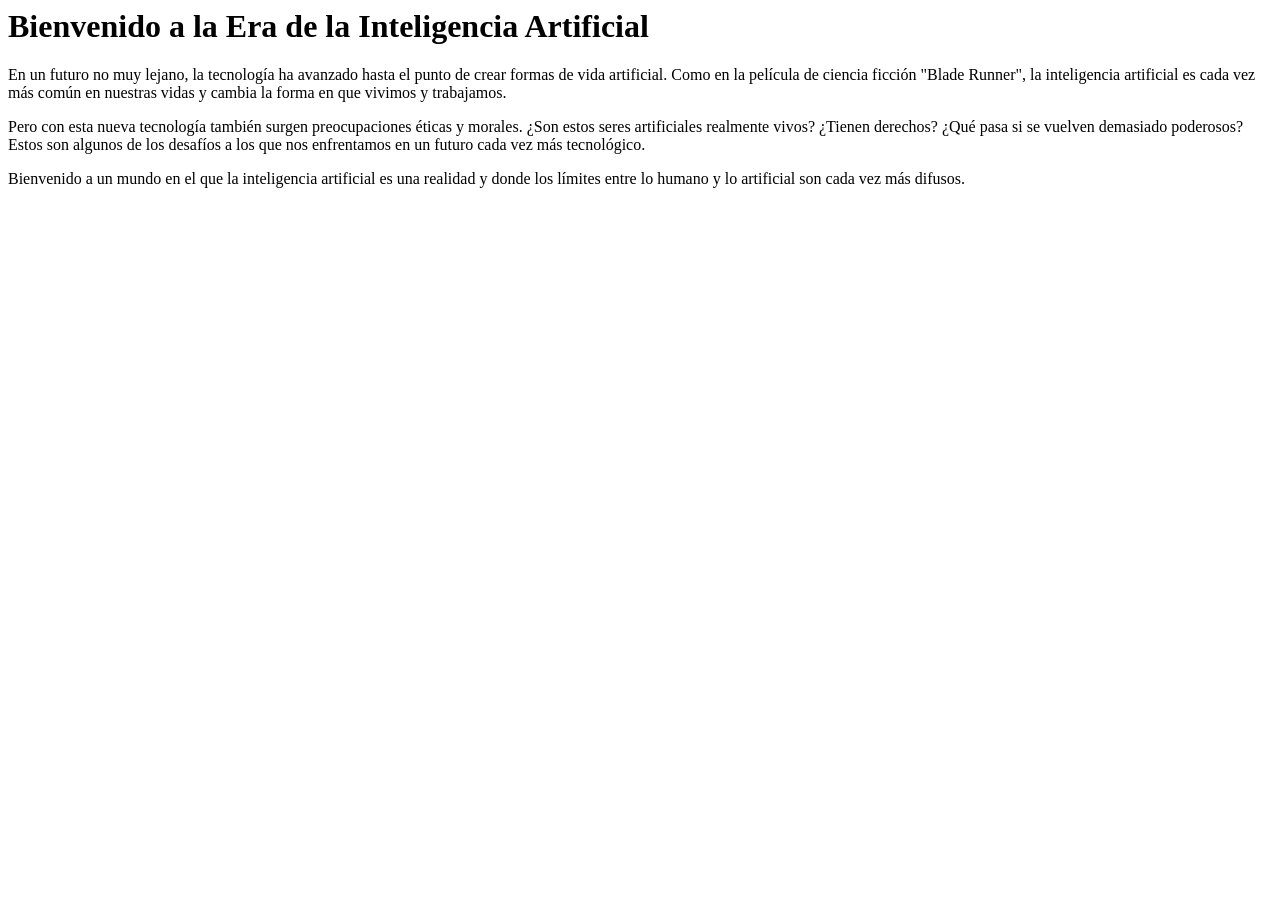
==== index.html @ 6845f2a0 "Create index.html" ====
<html>
  <head>
    <title>Bienvenido a la Era de la Inteligencia Artificial</title>
  </head>
  <body>
    <header>
      <h1>Bienvenido a la Era de la Inteligencia Artificial</h1>
    </header>
    <main>
      <p>En un futuro no muy lejano, la tecnología ha avanzado hasta el punto de crear formas de vida artificial. Como en la película de ciencia ficción "Blade Runner", la inteligencia artificial es cada vez más común en nuestras vidas y cambia la forma en que vivimos y trabajamos. </p>
      <p>Pero con esta nueva tecnología también surgen preocupaciones éticas y morales. ¿Son estos seres artificiales realmente vivos? ¿Tienen derechos? ¿Qué pasa si se vuelven demasiado poderosos? Estos son algunos de los desafíos a los que nos enfrentamos en un futuro cada vez más tecnológico.</p>
      <p>Bienvenido a un mundo en el que la inteligencia artificial es una realidad y donde los límites entre lo humano y lo artificial son cada vez más difusos.</p>
    </main>
  </body>
</html>
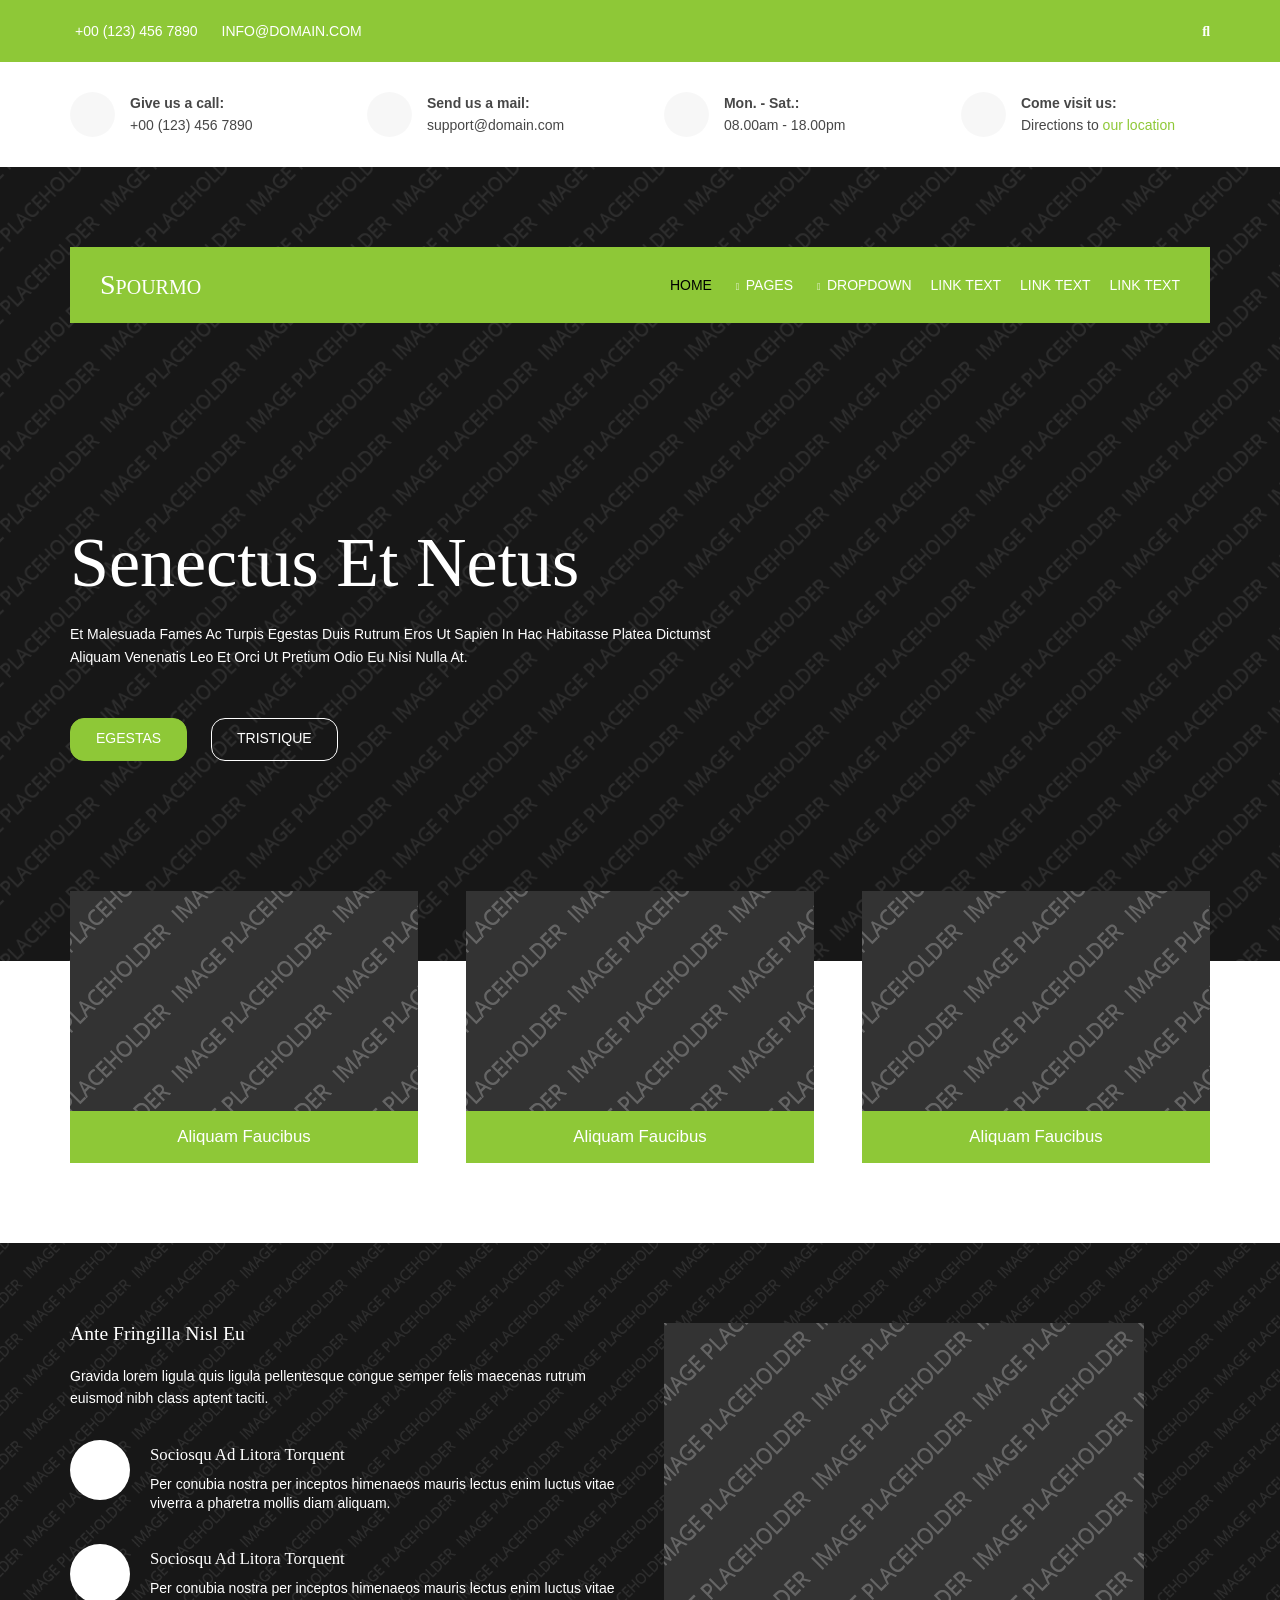
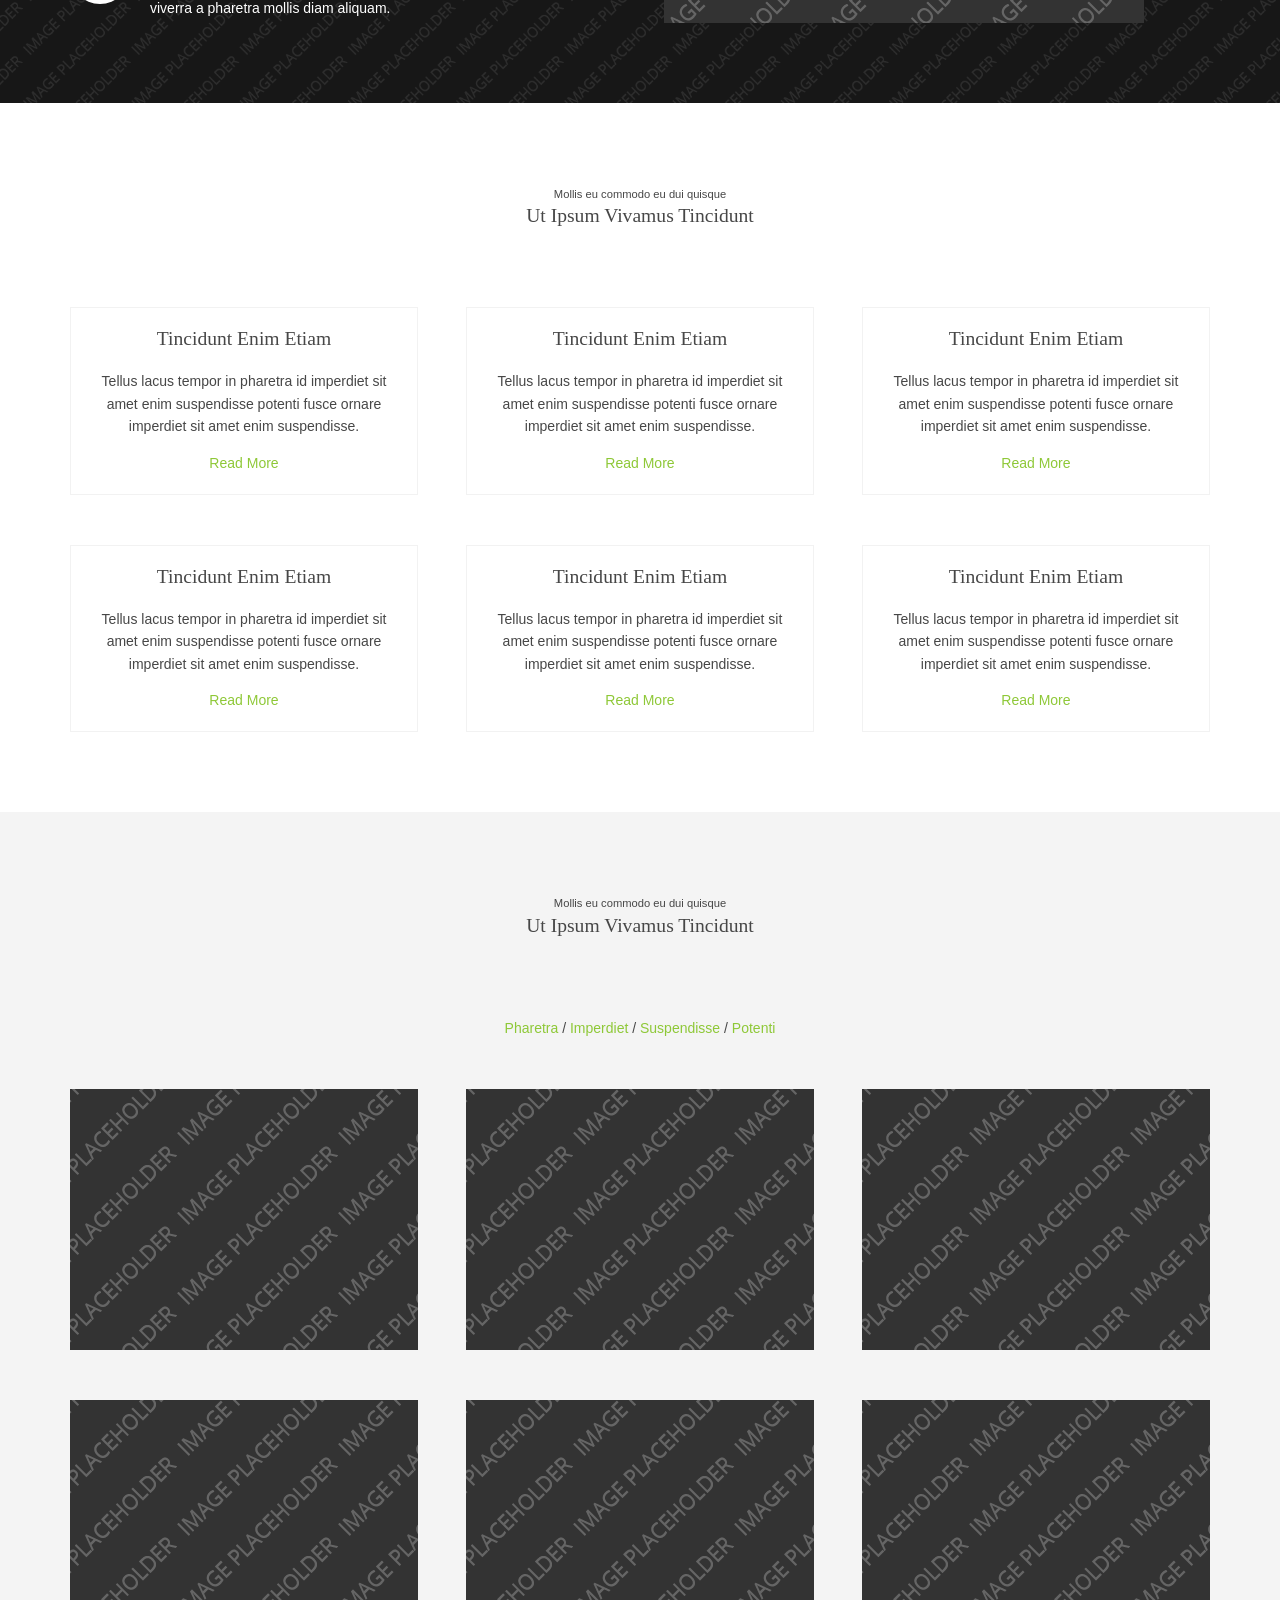
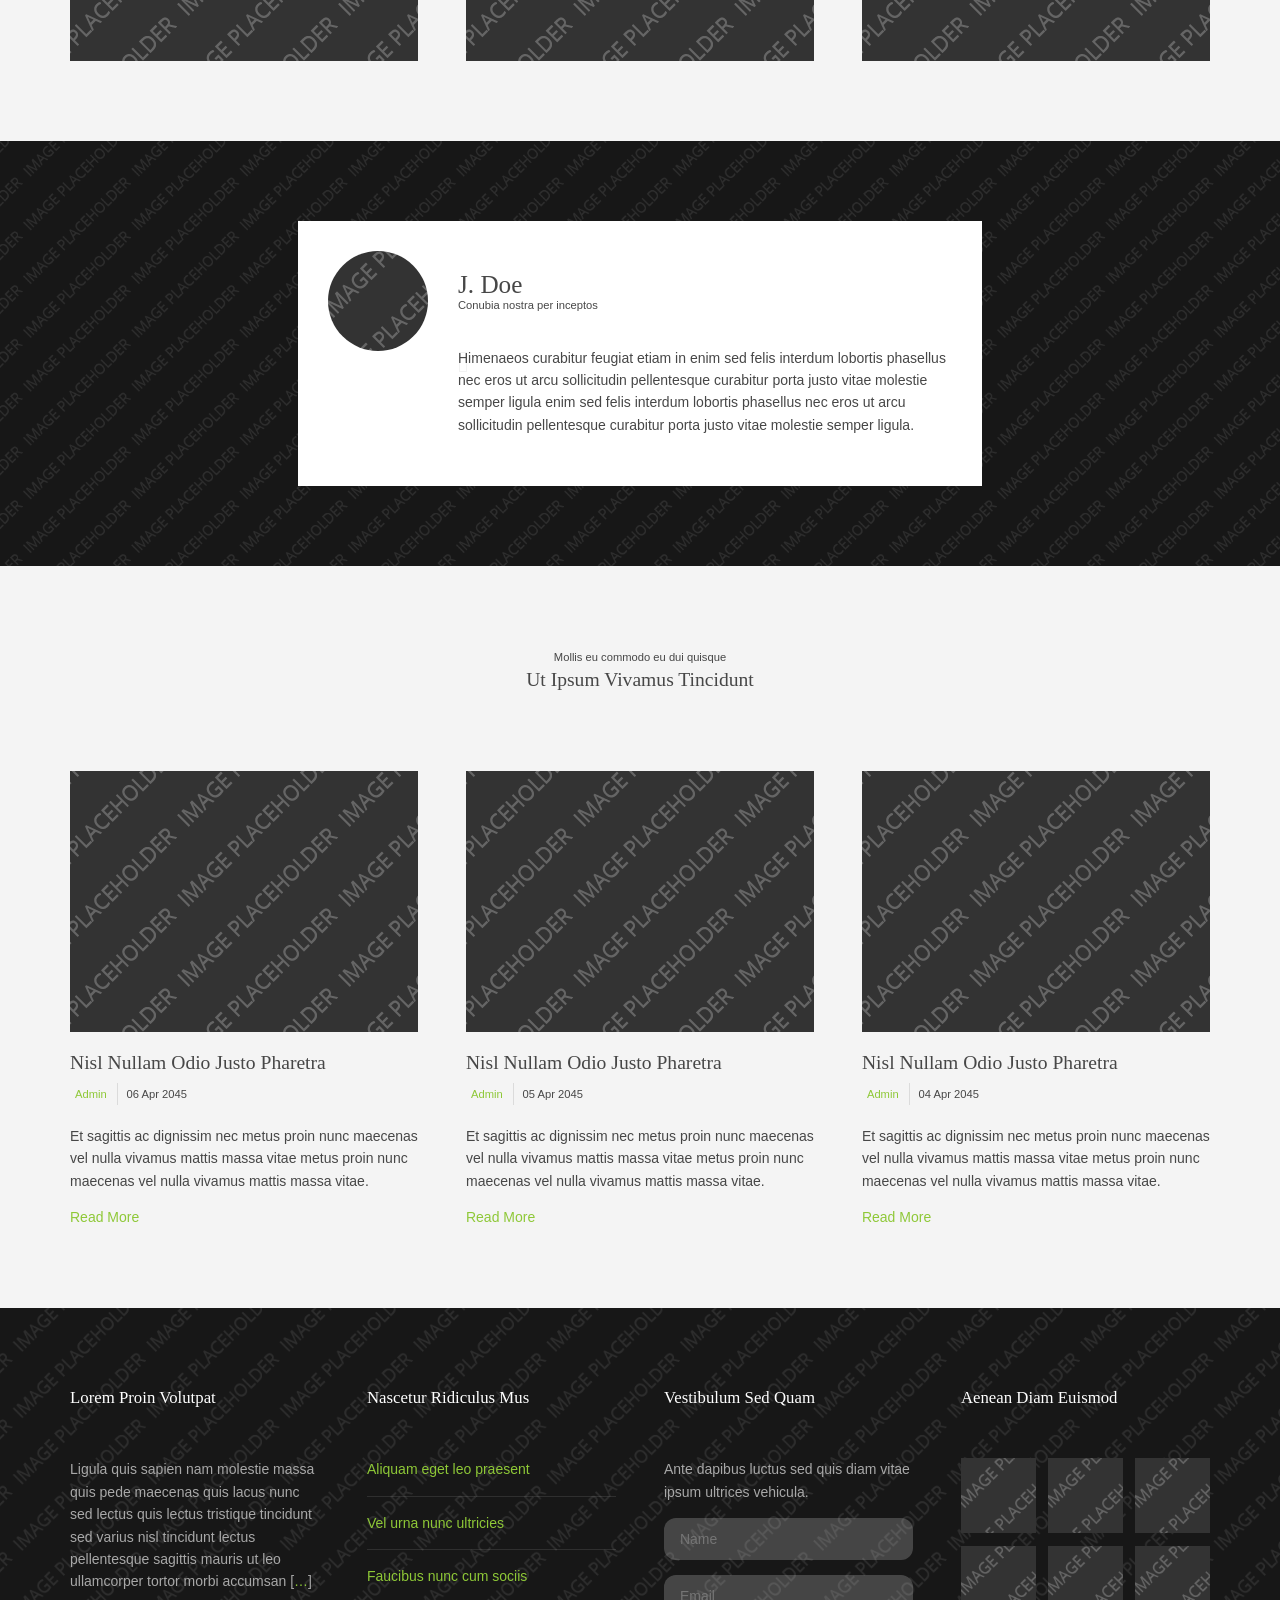
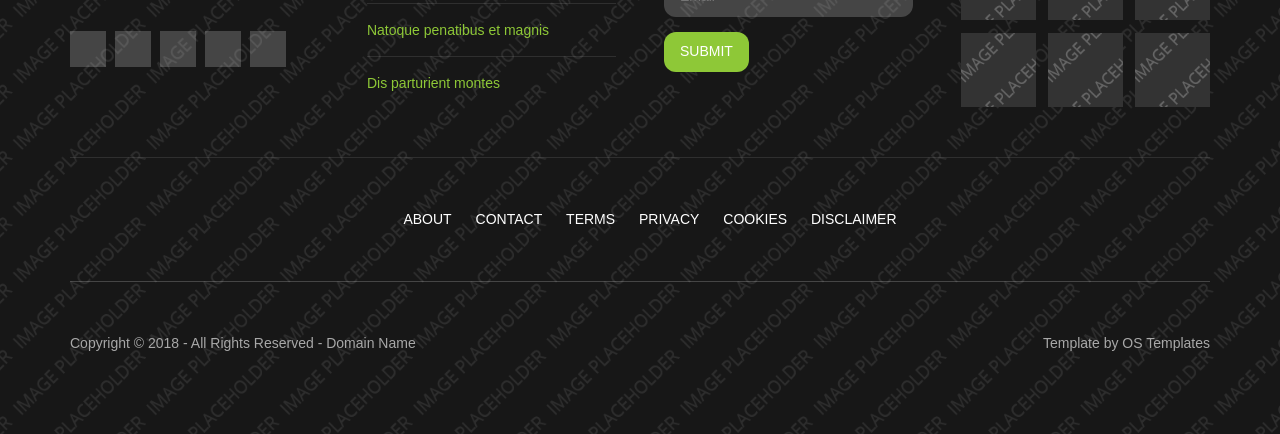
==== commit 84925657: "prueba prueba" ====
--- a/index.html
+++ b/index.html
@@ -1,15 +1,459 @@
-<html>
-  <head>
-    <title>Bienvenido a la Era de la Inteligencia Artificial</title>
-  </head>
-  <body>
-    <header>
-      <h1>Bienvenido a la Era de la Inteligencia Artificial</h1>
-    </header>
-    <main>
-      <p>En un futuro no muy lejano, la tecnología ha avanzado hasta el punto de crear formas de vida artificial. Como en la película de ciencia ficción "Blade Runner", la inteligencia artificial es cada vez más común en nuestras vidas y cambia la forma en que vivimos y trabajamos. </p>
-      <p>Pero con esta nueva tecnología también surgen preocupaciones éticas y morales. ¿Son estos seres artificiales realmente vivos? ¿Tienen derechos? ¿Qué pasa si se vuelven demasiado poderosos? Estos son algunos de los desafíos a los que nos enfrentamos en un futuro cada vez más tecnológico.</p>
-      <p>Bienvenido a un mundo en el que la inteligencia artificial es una realidad y donde los límites entre lo humano y lo artificial son cada vez más difusos.</p>
-    </main>
-  </body>
-</html>
+<!DOCTYPE html>
+<!--
+Template Name: Spourmo
+Author: <a href="https://www.os-templates.com/">OS Templates</a>
+Author URI: https://www.os-templates.com/
+Copyright: OS-Templates.com
+Licence: Free to use under our free template licence terms
+Licence URI: https://www.os-templates.com/template-terms
+-->
+<html lang="">
+<!-- To declare your language - read more here: https://www.w3.org/International/questions/qa-html-language-declarations -->
+<head>
+<title>Spourmo</title>
+<meta charset="utf-8">
+<meta name="viewport" content="width=device-width, initial-scale=1.0, maximum-scale=1.0, user-scalable=no">
+<link href="layout/styles/layout.css" rel="stylesheet" type="text/css" media="all">
+</head>
+<body id="top">
+<!-- ################################################################################################ -->
+<!-- ################################################################################################ -->
+<!-- ################################################################################################ -->
+<div class="wrapper row0">
+  <div id="topbar" class="hoc clear"> 
+    <!-- ################################################################################################ -->
+    <div class="fl_left">
+      <ul class="nospace">
+        <li><i class="fas fa-mobile-alt rgtspace-5"></i> +00 (123) 456 7890</li>
+        <li><i class="far fa-envelope rgtspace-5"></i> info@domain.com</li>
+      </ul>
+    </div>
+    <div class="fl_right">
+      <ul class="nospace">
+        <li><a href="#"><i class="fas fa-home"></i></a></li>
+        <li><a href="#" title="Help Centre"><i class="far fa-life-ring"></i></a></li>
+        <li><a href="#" title="Login"><i class="fas fa-sign-in-alt"></i></a></li>
+        <li><a href="#" title="Sign Up"><i class="fas fa-edit"></i></a></li>
+        <li id="searchform">
+          <div>
+            <form action="#" method="post">
+              <fieldset>
+                <legend>Quick Search:</legend>
+                <input type="text" placeholder="Enter search term&hellip;">
+                <button type="submit"><i class="fas fa-search"></i></button>
+              </fieldset>
+            </form>
+          </div>
+        </li>
+      </ul>
+    </div>
+    <!-- ################################################################################################ -->
+  </div>
+</div>
+<!-- ################################################################################################ -->
+<!-- ################################################################################################ -->
+<!-- ################################################################################################ -->
+<div class="wrapper row1">
+  <section id="ctdetails" class="hoc clear"> 
+    <!-- ################################################################################################ -->
+    <ul class="nospace clear">
+      <li class="one_quarter first">
+        <div class="block clear"><a href="#"><i class="fas fa-phone"></i></a> <span><strong>Give us a call:</strong> +00 (123) 456 7890</span></div>
+      </li>
+      <li class="one_quarter">
+        <div class="block clear"><a href="#"><i class="fas fa-envelope"></i></a> <span><strong>Send us a mail:</strong> support@domain.com</span></div>
+      </li>
+      <li class="one_quarter">
+        <div class="block clear"><a href="#"><i class="fas fa-clock"></i></a> <span><strong> Mon. - Sat.:</strong> 08.00am - 18.00pm</span></div>
+      </li>
+      <li class="one_quarter">
+        <div class="block clear"><a href="#"><i class="fas fa-map-marker-alt"></i></a> <span><strong>Come visit us:</strong> Directions to <a href="#">our location</a></span></div>
+      </li>
+    </ul>
+    <!-- ################################################################################################ -->
+  </section>
+</div>
+<!-- ################################################################################################ -->
+<!-- ################################################################################################ -->
+<!-- ################################################################################################ -->
+<!-- Top Background Image Wrapper -->
+<div class="bgded overlay padtop" style="background-image:url('images/demo/backgrounds/01.png');"> 
+  <!-- ################################################################################################ -->
+  <!-- ################################################################################################ -->
+  <!-- ################################################################################################ -->
+  <header id="header" class="hoc clear">
+    <div id="logo" class="fl_left"> 
+      <!-- ################################################################################################ -->
+      <h1><a href="index.html">Spourmo</a></h1>
+      <!-- ################################################################################################ -->
+    </div>
+    <nav id="mainav" class="fl_right"> 
+      <!-- ################################################################################################ -->
+      <ul class="clear">
+        <li class="active"><a href="index.html">Home</a></li>
+        <li><a class="drop" href="#">Pages</a>
+          <ul>
+            <li><a href="pages/gallery.html">Gallery</a></li>
+            <li><a href="pages/full-width.html">Full Width</a></li>
+            <li><a href="pages/sidebar-left.html">Sidebar Left</a></li>
+            <li><a href="pages/sidebar-right.html">Sidebar Right</a></li>
+            <li><a href="pages/basic-grid.html">Basic Grid</a></li>
+            <li><a href="pages/font-icons.html">Font Icons</a></li>
+          </ul>
+        </li>
+        <li><a class="drop" href="#">Dropdown</a>
+          <ul>
+            <li><a href="#">Level 2</a></li>
+            <li><a class="drop" href="#">Level 2 + Drop</a>
+              <ul>
+                <li><a href="#">Level 3</a></li>
+                <li><a href="#">Level 3</a></li>
+                <li><a href="#">Level 3</a></li>
+              </ul>
+            </li>
+            <li><a href="#">Level 2</a></li>
+          </ul>
+        </li>
+        <li><a href="#">Link Text</a></li>
+        <li><a href="#">Link Text</a></li>
+        <li><a href="#">Link Text</a></li>
+      </ul>
+      <!-- ################################################################################################ -->
+    </nav>
+  </header>
+  <!-- ################################################################################################ -->
+  <!-- ################################################################################################ -->
+  <!-- ################################################################################################ -->
+  <div id="pageintro" class="hoc clear"> 
+    <!-- ################################################################################################ -->
+    <article>
+      <h3 class="heading">Senectus et netus</h3>
+      <p>Et malesuada fames ac turpis egestas duis rutrum eros ut sapien in hac habitasse platea dictumst aliquam venenatis leo et orci ut pretium odio eu nisi nulla at.</p>
+      <footer>
+        <ul class="nospace inline pushright">
+          <li><a class="btn" href="#">Egestas</a></li>
+          <li><a class="btn inverse" href="#">Tristique</a></li>
+        </ul>
+      </footer>
+    </article>
+    <!-- ################################################################################################ -->
+  </div>
+  <!-- ################################################################################################ -->
+</div>
+<!-- End Top Background Image Wrapper -->
+<!-- ################################################################################################ -->
+<!-- ################################################################################################ -->
+<!-- ################################################################################################ -->
+<div class="wrapper row3">
+  <main class="hoc container clear"> 
+    <!-- main body -->
+    <!-- ################################################################################################ -->
+    <section id="introblocks">
+      <ul class="nospace group grid-3">
+        <li class="one_third">
+          <figure><a class="imgover" href="#"><img src="images/demo/348x220.png" alt=""></a>
+            <figcaption><a href="#">Aliquam faucibus</a></figcaption>
+          </figure>
+        </li>
+        <li class="one_third">
+          <figure><a class="imgover" href="#"><img src="images/demo/348x220.png" alt=""></a>
+            <figcaption><a href="#">Aliquam faucibus</a></figcaption>
+          </figure>
+        </li>
+        <li class="one_third">
+          <figure><a class="imgover" href="#"><img src="images/demo/348x220.png" alt=""></a>
+            <figcaption><a href="#">Aliquam faucibus</a></figcaption>
+          </figure>
+        </li>
+      </ul>
+    </section>
+    <!-- ################################################################################################ -->
+    <!-- / main body -->
+    <div class="clear"></div>
+  </main>
+</div>
+<!-- ################################################################################################ -->
+<!-- ################################################################################################ -->
+<!-- ################################################################################################ -->
+<div class="bgded overlay" style="background-image:url('images/demo/backgrounds/01.png');">
+  <section class="hoc container clear"> 
+    <!-- ################################################################################################ -->
+    <figure class="one_half first">
+      <h6 class="heading">Ante fringilla nisl eu</h6>
+      <p class="btmspace-30">Gravida lorem ligula quis ligula pellentesque congue semper felis maecenas rutrum euismod nibh class aptent taciti.</p>
+      <ul class="nospace clear points">
+        <li><a href="#"><i class="fas fa-equals"></i></a>
+          <h6 class="heading">Sociosqu ad litora torquent</h6>
+          <p>Per conubia nostra per inceptos himenaeos mauris lectus enim luctus vitae viverra a pharetra mollis diam aliquam.</p>
+        </li>
+        <li><a href="#"><i class="fas fa-exclamation-circle"></i></a>
+          <h6 class="heading">Sociosqu ad litora torquent</h6>
+          <p>Per conubia nostra per inceptos himenaeos mauris lectus enim luctus vitae viverra a pharetra mollis diam aliquam.</p>
+        </li>
+      </ul>
+    </figure>
+    <div class="one_half last"><a class="imgover" href="#"><img src="images/demo/480x300.png" alt=""></a></div>
+    <!-- ################################################################################################ -->
+  </section>
+</div>
+<!-- ################################################################################################ -->
+<!-- ################################################################################################ -->
+<!-- ################################################################################################ -->
+<div class="wrapper row3">
+  <section id="services" class="hoc container clear"> 
+    <!-- ################################################################################################ -->
+    <div class="sectiontitle">
+      <p class="nospace font-xs">Mollis eu commodo eu dui quisque</p>
+      <h6 class="heading">Ut ipsum vivamus tincidunt</h6>
+    </div>
+    <ul class="nospace group grid-3">
+      <li class="one_third">
+        <article><a href="#"><i class="fas fa-chess-king"></i></a>
+          <h6 class="heading">Tincidunt enim etiam</h6>
+          <p>Tellus lacus tempor in pharetra id imperdiet sit amet enim suspendisse potenti fusce ornare imperdiet sit amet enim suspendisse.</p>
+          <footer><a href="#">Read More</a></footer>
+        </article>
+      </li>
+      <li class="one_third">
+        <article><a href="#"><i class="fas fa-archive"></i></a>
+          <h6 class="heading">Tincidunt enim etiam</h6>
+          <p>Tellus lacus tempor in pharetra id imperdiet sit amet enim suspendisse potenti fusce ornare imperdiet sit amet enim suspendisse.</p>
+          <footer><a href="#">Read More</a></footer>
+        </article>
+      </li>
+      <li class="one_third">
+        <article><a href="#"><i class="fas fa-backspace"></i></a>
+          <h6 class="heading">Tincidunt enim etiam</h6>
+          <p>Tellus lacus tempor in pharetra id imperdiet sit amet enim suspendisse potenti fusce ornare imperdiet sit amet enim suspendisse.</p>
+          <footer><a href="#">Read More</a></footer>
+        </article>
+      </li>
+      <li class="one_third">
+        <article><a href="#"><i class="fas fa-bezier-curve"></i></a>
+          <h6 class="heading">Tincidunt enim etiam</h6>
+          <p>Tellus lacus tempor in pharetra id imperdiet sit amet enim suspendisse potenti fusce ornare imperdiet sit amet enim suspendisse.</p>
+          <footer><a href="#">Read More</a></footer>
+        </article>
+      </li>
+      <li class="one_third">
+        <article><a href="#"><i class="fas fa-box-open"></i></a>
+          <h6 class="heading">Tincidunt enim etiam</h6>
+          <p>Tellus lacus tempor in pharetra id imperdiet sit amet enim suspendisse potenti fusce ornare imperdiet sit amet enim suspendisse.</p>
+          <footer><a href="#">Read More</a></footer>
+        </article>
+      </li>
+      <li class="one_third">
+        <article><a href="#"><i class="fas fa-luggage-cart"></i></a>
+          <h6 class="heading">Tincidunt enim etiam</h6>
+          <p>Tellus lacus tempor in pharetra id imperdiet sit amet enim suspendisse potenti fusce ornare imperdiet sit amet enim suspendisse.</p>
+          <footer><a href="#">Read More</a></footer>
+        </article>
+      </li>
+    </ul>
+    <!-- ################################################################################################ -->
+  </section>
+</div>
+<!-- ################################################################################################ -->
+<!-- ################################################################################################ -->
+<!-- ################################################################################################ -->
+<div class="wrapper row2">
+  <section class="hoc container clear"> 
+    <!-- ################################################################################################ -->
+    <div class="sectiontitle">
+      <p class="nospace font-xs">Mollis eu commodo eu dui quisque</p>
+      <h6 class="heading">Ut ipsum vivamus tincidunt</h6>
+    </div>
+    <figure>
+      <figcaption class="center btmspace-50"><a href="#">Pharetra</a> / <a href="#">Imperdiet</a> / <a href="#">Suspendisse</a> / <a href="#">Potenti</a></figcaption>
+      <ul class="nospace group grid-3">
+        <li class="one_third"><a class="imgover" href="#"><img src="images/demo/348x261.png" alt=""></a></li>
+        <li class="one_third"><a class="imgover" href="#"><img src="images/demo/348x261.png" alt=""></a></li>
+        <li class="one_third"><a class="imgover" href="#"><img src="images/demo/348x261.png" alt=""></a></li>
+        <li class="one_third"><a class="imgover" href="#"><img src="images/demo/348x261.png" alt=""></a></li>
+        <li class="one_third"><a class="imgover" href="#"><img src="images/demo/348x261.png" alt=""></a></li>
+        <li class="one_third"><a class="imgover" href="#"><img src="images/demo/348x261.png" alt=""></a></li>
+      </ul>
+    </figure>
+    <!-- ################################################################################################ -->
+  </section>
+</div>
+<!-- ################################################################################################ -->
+<!-- ################################################################################################ -->
+<!-- ################################################################################################ -->
+<div class="bgded overlay" style="background-image:url('images/demo/backgrounds/01.png');">
+  <section id="testimonials" class="hoc container clear"> 
+    <!-- ################################################################################################ -->
+    <article>
+      <figure><img src="images/demo/100x100.png" alt=""></figure>
+      <h6 class="heading font-x2">J. Doe</h6>
+      <em>Conubia nostra per inceptos</em>
+      <blockquote>Himenaeos curabitur feugiat etiam in enim sed felis interdum lobortis phasellus nec eros ut arcu sollicitudin pellentesque curabitur porta justo vitae molestie semper ligula enim sed felis interdum lobortis phasellus nec eros ut arcu sollicitudin pellentesque curabitur porta justo vitae molestie semper ligula.</blockquote>
+    </article>
+    <!-- ################################################################################################ -->
+  </section>
+</div>
+<!-- ################################################################################################ -->
+<!-- ################################################################################################ -->
+<!-- ################################################################################################ -->
+<div class="wrapper row2">
+  <section class="hoc container clear"> 
+    <!-- ################################################################################################ -->
+    <div class="sectiontitle">
+      <p class="nospace font-xs">Mollis eu commodo eu dui quisque</p>
+      <h6 class="heading">Ut ipsum vivamus tincidunt</h6>
+    </div>
+    <ul id="latest" class="nospace group sd-third">
+      <li class="one_third first">
+        <article>
+          <figure><a class="imgover" href="#"><img src="images/demo/348x261.png" alt=""></a>
+            <figcaption>
+              <h6 class="heading">Nisl nullam odio justo pharetra</h6>
+              <ul class="nospace meta clear">
+                <li><i class="fas fa-user"></i> <a href="#">Admin</a></li>
+                <li>
+                  <time datetime="2045-04-06T08:15+00:00">06 Apr 2045</time>
+                </li>
+              </ul>
+            </figcaption>
+          </figure>
+          <p>Et sagittis ac dignissim nec metus proin nunc maecenas vel nulla vivamus mattis massa vitae metus proin nunc maecenas vel nulla vivamus mattis massa vitae.</p>
+          <footer><a href="#">Read More</a></footer>
+        </article>
+      </li>
+      <li class="one_third">
+        <article>
+          <figure><a class="imgover" href="#"><img src="images/demo/348x261.png" alt=""></a>
+            <figcaption>
+              <h6 class="heading">Nisl nullam odio justo pharetra</h6>
+              <ul class="nospace meta clear">
+                <li><i class="fas fa-user"></i> <a href="#">Admin</a></li>
+                <li>
+                  <time datetime="2045-04-05T08:15+00:00">05 Apr 2045</time>
+                </li>
+              </ul>
+            </figcaption>
+          </figure>
+          <p>Et sagittis ac dignissim nec metus proin nunc maecenas vel nulla vivamus mattis massa vitae metus proin nunc maecenas vel nulla vivamus mattis massa vitae.</p>
+          <footer><a href="#">Read More</a></footer>
+        </article>
+      </li>
+      <li class="one_third">
+        <article>
+          <figure><a class="imgover" href="#"><img src="images/demo/348x261.png" alt=""></a>
+            <figcaption>
+              <h6 class="heading">Nisl nullam odio justo pharetra</h6>
+              <ul class="nospace meta clear">
+                <li><i class="fas fa-user"></i> <a href="#">Admin</a></li>
+                <li>
+                  <time datetime="2045-04-04T08:15+00:00">04 Apr 2045</time>
+                </li>
+              </ul>
+            </figcaption>
+          </figure>
+          <p>Et sagittis ac dignissim nec metus proin nunc maecenas vel nulla vivamus mattis massa vitae metus proin nunc maecenas vel nulla vivamus mattis massa vitae.</p>
+          <footer><a href="#">Read More</a></footer>
+        </article>
+      </li>
+    </ul>
+    <!-- ################################################################################################ -->
+  </section>
+</div>
+<!-- ################################################################################################ -->
+<!-- ################################################################################################ -->
+<!-- ################################################################################################ -->
+<!-- Bottom Background Image Wrapper -->
+<div class="bgded overlay" style="background-image:url('images/demo/backgrounds/01.png');"> 
+  <!-- ################################################################################################ -->
+  <div class="wrapper row4">
+    <footer id="footer" class="hoc clear"> 
+      <!-- ################################################################################################ -->
+      <div class="group btmspace-50">
+        <div class="one_quarter first">
+          <h6 class="heading">Lorem proin volutpat</h6>
+          <p>Ligula quis sapien nam molestie massa quis pede maecenas quis lacus nunc sed lectus quis lectus tristique tincidunt sed varius nisl tincidunt lectus pellentesque sagittis mauris ut leo ullamcorper tortor morbi accumsan [<a href="#">&hellip;</a>]</p>
+          <ul class="faico clear">
+            <li><a class="faicon-facebook" href="#"><i class="fab fa-facebook"></i></a></li>
+            <li><a class="faicon-google-plus" href="#"><i class="fab fa-google-plus-g"></i></a></li>
+            <li><a class="faicon-linkedin" href="#"><i class="fab fa-linkedin"></i></a></li>
+            <li><a class="faicon-twitter" href="#"><i class="fab fa-twitter"></i></a></li>
+            <li><a class="faicon-vk" href="#"><i class="fab fa-vk"></i></a></li>
+          </ul>
+        </div>
+        <div class="one_quarter">
+          <h6 class="heading">Nascetur ridiculus mus</h6>
+          <ul class="nospace linklist">
+            <li><a href="#">Aliquam eget leo praesent</a></li>
+            <li><a href="#">Vel urna nunc ultricies</a></li>
+            <li><a href="#">Faucibus nunc cum sociis</a></li>
+            <li><a href="#">Natoque penatibus et magnis</a></li>
+            <li><a href="#">Dis parturient montes</a></li>
+          </ul>
+        </div>
+        <div class="one_quarter">
+          <h6 class="heading">Vestibulum sed quam</h6>
+          <p class="nospace btmspace-15">Ante dapibus luctus sed quis diam vitae ipsum ultrices vehicula.</p>
+          <form action="#" method="post">
+            <fieldset>
+              <legend>Newsletter:</legend>
+              <input class="btmspace-15" type="text" value="" placeholder="Name">
+              <input class="btmspace-15" type="text" value="" placeholder="Email">
+              <button class="btn" type="submit" value="submit">Submit</button>
+            </fieldset>
+          </form>
+        </div>
+        <div class="one_quarter">
+          <h6 class="heading">Aenean diam euismod</h6>
+          <ul class="nospace clear latestimg">
+            <li><a class="imgover" href="#"><img src="images/demo/100x100.png" alt=""></a></li>
+            <li><a class="imgover" href="#"><img src="images/demo/100x100.png" alt=""></a></li>
+            <li><a class="imgover" href="#"><img src="images/demo/100x100.png" alt=""></a></li>
+            <li><a class="imgover" href="#"><img src="images/demo/100x100.png" alt=""></a></li>
+            <li><a class="imgover" href="#"><img src="images/demo/100x100.png" alt=""></a></li>
+            <li><a class="imgover" href="#"><img src="images/demo/100x100.png" alt=""></a></li>
+            <li><a class="imgover" href="#"><img src="images/demo/100x100.png" alt=""></a></li>
+            <li><a class="imgover" href="#"><img src="images/demo/100x100.png" alt=""></a></li>
+            <li><a class="imgover" href="#"><img src="images/demo/100x100.png" alt=""></a></li>
+          </ul>
+        </div>
+      </div>
+      <!-- ################################################################################################ -->
+      <hr class="btmspace-50">
+      <!-- ################################################################################################ -->
+      <nav>
+        <ul class="nospace">
+          <li><a href="index.html"><i class="fas fa-lg fa-home"></i></a></li>
+          <li><a href="#">About</a></li>
+          <li><a href="#">Contact</a></li>
+          <li><a href="#">Terms</a></li>
+          <li><a href="#">Privacy</a></li>
+          <li><a href="#">Cookies</a></li>
+          <li><a href="#">Disclaimer</a></li>
+        </ul>
+      </nav>
+      <!-- ################################################################################################ -->
+    </footer>
+  </div>
+  <!-- ################################################################################################ -->
+  <!-- ################################################################################################ -->
+  <!-- ################################################################################################ -->
+  <div class="wrapper row5">
+    <div id="copyright" class="hoc clear"> 
+      <!-- ################################################################################################ -->
+      <p class="fl_left">Copyright &copy; 2018 - All Rights Reserved - <a href="#">Domain Name</a></p>
+      <p class="fl_right">Template by <a target="_blank" href="https://www.os-templates.com/" title="Free Website Templates">OS Templates</a></p>
+      <!-- ################################################################################################ -->
+    </div>
+  </div>
+  <!-- ################################################################################################ -->
+</div>
+<!-- End Bottom Background Image Wrapper -->
+<!-- ################################################################################################ -->
+<!-- ################################################################################################ -->
+<!-- ################################################################################################ -->
+<a id="backtotop" href="#top"><i class="fas fa-chevron-up"></i></a>
+<!-- JAVASCRIPTS -->
+<script src="layout/scripts/jquery.min.js"></script>
+<script src="layout/scripts/jquery.backtotop.js"></script>
+<script src="layout/scripts/jquery.mobilemenu.js"></script>
+</body>
+</html>
--- a/layout/styles/layout.css
+++ b/layout/styles/layout.css
@@ -0,0 +1,530 @@
+@charset "utf-8";
+/*
+Template Name: Spourmo
+Author: <a href="https://www.os-templates.com/">OS Templates</a>
+Author URI: https://www.os-templates.com/
+Copyright: OS-Templates.com
+Licence: Free to use under our free template licence terms
+Licence URI: https://www.os-templates.com/template-terms
+File: Layout CSS
+*/
+
+@import url("fontawesome-free/css/all.css");
+@import url("framework.css");
+
+/* Rows
+--------------------------------------------------------------------------------------------------------------- */
+.row0, .row0 a{}
+.row1, .row1 a{}
+.row2, .row2 a{}
+.row3, .row3 a{}
+.row4, .row4 a{}
+.row5, .row5 a{}
+
+
+/* Top Bar
+--------------------------------------------------------------------------------------------------------------- */
+#topbar{padding:20px 0; text-transform:uppercase;}
+
+#topbar ul li{display:inline-block; margin-right:15px;}
+#topbar ul li:last-child{margin-right:0; padding-right:0; border-right:none;}
+#topbar i{line-height:normal;}
+
+/* Search Form */
+#topbar #searchform{position:relative; line-height:1; z-index:9999;}
+#topbar #searchform::after{display:block; height:18px; line-height:18px; padding:0; font-family:"Font Awesome 5 Free"; font-weight:900; content:"\f002"/* fa-search */;}
+#topbar #searchform:hover::after, #topbar #searchform button{cursor:pointer;}
+#topbar #searchform > div{position:absolute; top:18px; right:0; width:280px; visibility:hidden; opacity:0/* Required for transition effect */;}
+#topbar #searchform:hover > div{visibility:visible; opacity:1/* Required for transition effect */;}
+#topbar #searchform form{display:block; position:relative;}
+#topbar #searchform form *{border:none;}
+#topbar #searchform input{display:block; width:100%; height:36px; padding:8px 40px 8px 10px; font-size:1rem;}
+#topbar #searchform ::placeholder{text-transform:capitalize;}
+#topbar #searchform button{display:block; position:absolute; top:3px; right:2px; height:30px; font-size:16px; line-height:1;}
+
+
+/* Contact Details
+--------------------------------------------------------------------------------------------------------------- */
+#ctdetails{padding:30px 0;}
+
+#ctdetails ul{}
+#ctdetails ul li{}
+#ctdetails ul li div{position:relative; min-height:45px; padding:0 0 0 60px; line-height:1; word-wrap:break-word;}
+#ctdetails ul li div i{position:absolute; top:0; left:0; width:45px; height:45px; line-height:45px; font-size:16px; text-align:center; border-radius:50%;}
+#ctdetails ul li div span{display:block; padding:4px 0 0 0;}
+#ctdetails ul li div strong{display:block; margin:0 0 8px 0;}
+#ctdetails div:last-child{margin-bottom:0;}/* Used when elements stack in small viewports */
+
+
+/* Header
+--------------------------------------------------------------------------------------------------------------- */
+.padtop{padding:80px 0 0 0;}
+ 
+#header{padding:0 30px;}
+
+#header #logo{margin:22px 0 0 0;}
+#header #logo h1{margin:0; padding:0; font-size:2rem; font-variant:small-caps;}
+
+
+/* Page Intro
+--------------------------------------------------------------------------------------------------------------- */
+#pageintro{padding:200px 0;}
+
+#pageintro article{display:block; max-width:60%; text-transform:capitalize;}
+#pageintro .heading{font-size:5rem;}
+#pageintro footer{margin-top:50px;}
+
+
+/* Content Area
+--------------------------------------------------------------------------------------------------------------- */
+.container{padding:80px 0;}
+
+/* Content */
+.container .content{}
+
+.sectiontitle{display:block; max-width:55%; margin:0 auto 80px; text-align:center;}
+.sectiontitle *{margin:0;}
+
+.grid-3 > li{margin-bottom:50px;}
+.grid-3 > li:nth-last-child(-n+3){margin-bottom:0;}/* Removes bottom margin from the last line of items - margin is restored in the media queries when items stack */
+.grid-3 > li:nth-child(3n+1){margin-left:0; clear:left;}/* Removes the need to add class="first" */
+
+/* Introblocks */
+#introblocks{display:block; position:relative; margin:-150px 0 0 0; z-index:1; text-align:center;}
+#introblocks figure{}
+#introblocks figure figcaption{}
+#introblocks figure figcaption > a{display:block; padding:15px; text-transform:capitalize; font-size:1.2rem;}
+
+/* Services */
+#services{text-align:center;}
+#services article{padding:20px; border:1px solid;}
+#services i{margin-bottom:30px; font-size:3rem;}
+
+/* Points */
+.points{}
+.points ul{}
+.points li{position:relative; min-height:60px; margin:0 0 30px 0; padding:5px 0 0 80px; line-height:1;}
+.points li:last-child{margin:0;}/* Used when elements stack in small viewports */
+.points li i{position:absolute; top:0; left:0; width:60px; height:60px; line-height:60px; font-size:20px; text-align:center; border-radius:50%;}
+.points li .heading{margin:0 0 10px 0; font-size:1.2rem;}
+.points li p{margin:0; line-height:1.4rem;}
+
+/* Testimonials */
+#testimonials{}
+#testimonials article{display:block; position:relative; max-width:60%; margin:0 auto; padding:50px 30px 50px 160px;}
+#testimonials article *{margin:0; padding:0;}
+#testimonials article figure{position:absolute; top:30px; left:30px;}
+#testimonials article figure img{border-radius:50%;}
+#testimonials article .heading{}
+#testimonials article em{display:block; margin:-5px 0 30px 0; font-size:.8rem; font-style:normal;}
+#testimonials article blockquote{line-height:1.6rem;}
+#testimonials article blockquote::before{top:0; left:0; font-size:30px; line-height:30px;}
+
+/* Latest */
+#latest{}
+#latest > li:last-child{margin-bottom:0;}/* Used when elements stack in small viewports */
+#latest article{}
+#latest article figure{}
+#latest article figure > a{margin-bottom:20px;}
+#latest article figure figcaption{}
+#latest article figure figcaption .heading{margin:0 0 8px 0;}
+#latest article figure figcaption .meta{display:block; margin:0 0 20px 0;}
+#latest article figure figcaption .meta li{display:inline-block; margin-right:5px; padding-right:10px; border-right:1px solid red; font-size:.8rem;}
+#latest article figure figcaption .meta li:last-child{margin-right:0; padding-right:0; border-right:none;}
+#latest article figure figcaption .meta li i{margin-right:5px;}
+
+/* Comments */
+#comments ul{margin:0 0 40px 0; padding:0; list-style:none;}
+#comments li{margin:0 0 10px 0; padding:15px;}
+#comments .avatar{float:right; margin:0 0 10px 10px; padding:3px; border:1px solid;}
+#comments address{font-weight:bold;}
+#comments time{font-size:smaller;}
+#comments .comcont{display:block; margin:0; padding:0;}
+#comments .comcont p{margin:10px 5px 10px 0; padding:0;}
+
+#comments form{display:block; width:100%;}
+#comments input, #comments textarea{width:100%; padding:10px; border:1px solid;}
+#comments textarea{overflow:auto;}
+#comments div{margin-bottom:15px;}
+#comments input[type="submit"], #comments input[type="reset"]{display:inline-block; width:auto; min-width:150px; margin:0; padding:8px 5px; cursor:pointer;}
+
+/* Sidebar */
+.container .sidebar{}
+
+.sidebar .sdb_holder{margin-bottom:50px;}
+.sidebar .sdb_holder:last-child{margin-bottom:0;}
+
+
+/* Footer
+--------------------------------------------------------------------------------------------------------------- */
+#footer{padding:80px 0 50px;}
+
+#footer .heading{margin-bottom:50px; font-size:1.2rem;}
+#footer p + .faico{margin-top:30px;}
+
+#footer input, #footer button{border:1px solid;}
+#footer input{display:block; width:100%; padding:12px 15px;}
+#footer button{padding:10px 15px 12px; font-size:1rem;}
+
+#footer .linklist li{display:block; margin-bottom:15px; padding:0 0 15px 0; border-bottom:1px solid;}
+#footer .linklist li:last-child{margin:0; padding:0; border:none;}
+#footer .linklist li::before, #footer .linklist li::after{display:table; content:"";}
+#footer .linklist li, #footer .linklist li::after{clear:both;}
+
+#footer .latestimg{}
+#footer .latestimg > li{display:inline-block; float:left; width:30%; margin:0 0 5% 5%;}
+#footer .latestimg > li:nth-last-child(-n+3){margin-bottom:0;}/* Removes bottom margin from the last three items - margin is restored in the media queries when items stack */
+#footer .latestimg > li:nth-child(3n+1){margin-left:0; clear:left;}/* Removes the need to add class="first" */
+#footer .latestimg > li img{width:100%;}/* Force the image to resize to take the full space - may have to be changed for tablets, depends on personal preference */
+#footer .latestimg > li a.imgover{display:block;}
+
+#footer nav{display:block; text-align:center; text-transform:uppercase;}
+#footer nav li{display:inline; margin-right:20px;}
+#footer nav li:last-child{margin-right:0;}
+
+
+/* Copyright
+--------------------------------------------------------------------------------------------------------------- */
+#copyright{padding:50px 0 80px; border-top:1px solid;}
+#copyright *{margin:0; padding:0;}
+
+
+/* Add roundness to certain items
+Settings are all different due to the optical similarity needed for different sized elements
+Delete this section if roundness is not wanted / required
+--------------------------------------------------------------------------------------------------------------- */
+.btn{border-radius:14px;}
+#footer input, #footer button{border-radius:12px;}
+
+
+/* Transition Fade
+This gives a smooth transition to "ALL" elements used in the layout - other than the navigation form used in mobile devices
+If you don't want it to fade all elements, you have to list the ones you want to be faded individually
+Delete it completely to stop fading
+--------------------------------------------------------------------------------------------------------------- */
+*, *::before, *::after{transition:all .3s ease-in-out;}
+#mainav form *{transition:none !important;}
+
+
+/* ------------------------------------------------------------------------------------------------------------ */
+/* ------------------------------------------------------------------------------------------------------------ */
+/* ------------------------------------------------------------------------------------------------------------ */
+/* ------------------------------------------------------------------------------------------------------------ */
+/* ------------------------------------------------------------------------------------------------------------ */
+
+
+/* Navigation
+--------------------------------------------------------------------------------------------------------------- */
+nav ul, nav ol{margin:0; padding:0; list-style:none;}
+
+#mainav, #breadcrumb, .sidebar nav{line-height:normal;}
+#mainav .drop::after, #mainav li li .drop::after, #breadcrumb li a::after, .sidebar nav a::after{position:absolute; font-family:"Font Awesome 5 Free"; font-weight:900; font-size:10px; line-height:10px;}
+
+/* Top Navigation */
+#mainav{}
+#mainav ul{text-transform:uppercase;}
+#mainav ul ul{position:absolute; width:180px; text-transform:none; z-index:9999;}
+#mainav ul ul ul{left:180px; top:0;}
+#mainav li{display:inline-block; position:relative; margin:0 15px 0 0; padding:0;}
+#mainav li:last-child{margin-right:0;}
+#mainav li li{width:100%; margin:0;}
+#mainav li a{display:block; padding:30px 0;}
+#mainav li li a{border:solid; border-width:0 0 1px 0;}
+#mainav .drop{padding-left:15px;}
+#mainav li li a, #mainav li li .drop{display:block; margin:0; padding:10px 15px;}
+#mainav .drop::after, #mainav li li .drop::after{content:"\f0d7";}
+#mainav .drop::after{top:35px; left:5px;}
+#mainav li li .drop::after{top:15px; left:5px;}
+#mainav ul ul{visibility:hidden; opacity:0;}
+#mainav ul li:hover > ul{visibility:visible; opacity:1;}
+
+#mainav form{display:none; width:100%; margin:0; padding:0;}
+#mainav form select, #mainav form select option{display:block; cursor:pointer; outline:none;}
+#mainav form select{width:100%; padding:5px; border:1px solid;}
+#mainav form select option{margin:5px; padding:0; border:none;}
+
+/* Breadcrumb */
+#breadcrumb{padding:150px 0 30px; text-align:right;}
+#breadcrumb ul{margin:0; padding:0; list-style:none; text-transform:uppercase;}
+#breadcrumb li{display:inline-block; margin:0 6px 0 0; padding:0;}
+#breadcrumb li a{display:block; position:relative; margin:0; padding:0 12px 0 0; font-size:12px;}
+#breadcrumb li a::after{top:4px; right:0; content:"\f0da";}
+#breadcrumb li:last-child a{margin:0; padding:0;}
+#breadcrumb li:last-child a::after{display:none;}
+#breadcrumb .heading{margin:0; font-size:2rem;}
+
+/* Sidebar Navigation */
+.sidebar nav{display:block; width:100%;}
+.sidebar nav li{margin:0 0 3px 0; padding:0;}
+.sidebar nav a{display:block; position:relative; margin:0; padding:5px 10px 5px 15px; text-decoration:none; border:solid; border-width:0 0 1px 0;}
+.sidebar nav a::after{top:10px; left:5px; content:"\f0da";}
+.sidebar nav ul ul a{padding-left:35px;}
+.sidebar nav ul ul a::after{left:25px;}
+.sidebar nav ul ul ul a{padding-left:55px;}
+.sidebar nav ul ul ul a::after{left:45px;}
+
+/* Pagination */
+.pagination{display:block; width:100%; text-align:center; clear:both;}
+.pagination li{display:inline-block; margin:0 2px 0 0;}
+.pagination li:last-child{margin-right:0;}
+.pagination a, .pagination strong{display:block; padding:8px 11px; border:1px solid; background-clip:padding-box; font-weight:normal;}
+
+/* Back to Top */
+#backtotop{z-index:999; display:inline-block; position:fixed; visibility:hidden; bottom:20px; right:20px; width:36px; height:36px; line-height:36px; font-size:16px; text-align:center; opacity:.2;}
+#backtotop i{display:block; width:100%; height:100%; line-height:inherit;}
+#backtotop.visible{visibility:visible; opacity:.5;}
+#backtotop:hover{opacity:1;}
+
+
+/* Tables
+--------------------------------------------------------------------------------------------------------------- */
+table, th, td{border:1px solid; border-collapse:collapse; vertical-align:top;}
+table, th{table-layout:auto;}
+table{width:100%; margin-bottom:15px;}
+th, td{padding:5px 8px;}
+td{border-width:0 1px;}
+
+
+/* Gallery
+--------------------------------------------------------------------------------------------------------------- */
+#gallery{display:block; width:100%; margin-bottom:50px;}
+#gallery figure figcaption{display:block; width:100%; clear:both;}
+#gallery li{margin-bottom:30px;}
+
+
+/* Font Awesome Social Icons
+--------------------------------------------------------------------------------------------------------------- */
+.faico{margin:0; padding:0; list-style:none;}
+.faico li{display:inline-block; margin:8px 5px 0 0; padding:0; line-height:normal;}
+.faico li:last-child{margin-right:0;}
+.faico a{display:inline-block; width:36px; height:36px; line-height:36px; font-size:18px; text-align:center;}
+
+.faico a{color:inherit; background-color:rgba(255,255,255,.2);}
+.faico a:hover{color:#FFFFFF;}
+
+.faicon-dribble:hover{background-color:#EA4C89;}
+.faicon-facebook:hover{background-color:#3B5998;}
+.faicon-google-plus:hover{background-color:#DB4A39;}
+.faicon-linkedin:hover{background-color:#0E76A8;}
+.faicon-twitter:hover{background-color:#00ACEE;}
+.faicon-vk:hover{background-color:#4E658E;}
+
+
+/* ------------------------------------------------------------------------------------------------------------ */
+/* ------------------------------------------------------------------------------------------------------------ */
+/* ------------------------------------------------------------------------------------------------------------ */
+/* ------------------------------------------------------------------------------------------------------------ */
+/* ------------------------------------------------------------------------------------------------------------ */
+
+
+/* Colours
+--------------------------------------------------------------------------------------------------------------- */
+body{color:#A8A8A8; background-color:#202020/* Fallback incase a background image doesn't load */;}
+a{color:#8EC837;}
+a:active, a:focus{background:transparent !important;}/* IE10 + 11 Bugfix - prevents grey background */
+hr, .borderedbox{border-color:#D7D7D7;}
+label span{color:#FF0000; background-color:inherit;}
+input:focus, textarea:focus, *:required:focus{border-color:#8EC837 !important;}
+
+.overlay{color:#FFFFFF; background-color:inherit;}
+.overlay::after{color:inherit; background-color:rgba(0,0,0,.55);}
+.overlay.light{color:#474747;}
+.overlay.light::after{background-color:rgba(255,255,255,.7);}
+
+.btn, .btn.inverse:hover{color:#FFFFFF; background-color:#8EC837; border-color:#8EC837;}
+.btn:hover, .btn.inverse{color:inherit; background-color:transparent; border-color:inherit;}
+
+.imgover:hover::before{background-color:rgba(142,200,55,.3);/* #8EC837 */}
+.imgover, .imgover:hover::after{color:#FFFFFF;}
+
+
+/* Rows */
+.row0, .row0 a{color:#FFFFFF; background-color:#8EC837;}
+.row1{color:#474747; background-color:#FFFFFF;}
+.row2{color:#474747; background-color:#F4F4F4;}
+.row3{color:#474747; background-color:#FFFFFF;}
+.row4{color:#A8A8A8;}
+.row5, .row5 a{color:#A8A8A8;}
+
+
+/* Top Bar */
+#topbar > div:first-of-type i{color:#000000;}
+#topbar #searchform{color:inherit;}
+#topbar #searchform:hover{}
+#topbar #searchform input{color:#FFFFFF; background:#000000;}
+#topbar #searchform button{color:#FFFFFF; background:transparent;}
+
+
+/* Contact Details */
+#ctdetails ul li div i{color:inherit; background-color:rgba(0,0,0,.03);}
+#ctdetails ul li div:hover i{color:#FFFFFF; background-color:#8EC837;}
+
+
+/* Header */
+#header{color:#FFFFFF; background-color:#8EC837;}
+#header #logo a{color:inherit;}
+
+
+/* Content */
+#introblocks figure figcaption > a{color:#FFFFFF; background-color:#8EC837;}
+
+.points{}
+.points li a i{color:inherit; background-color:#FFFFFF;}
+.points li:hover a i{color:#FFFFFF; background-color:#8EC837;}
+
+#services article{border-color:rgba(0,0,0,.05);}
+#services article:hover{color:inherit; background-color:rgba(0,0,0,.02);}
+
+#testimonials article{color:#474747; background-color:#FFFFFF;}
+#testimonials article blockquote::before{color:rgba(0,0,0,.05);}
+
+#latest article figure figcaption .meta li{border-color:rgba(0,0,0,.1);}
+
+
+/* Footer */
+#footer .heading{color:#FFFFFF;}
+#footer hr, #footer .borderedbox, #footer .linklist li{border-color:rgba(255,255,255,.1);}
+
+#footer input, #footer button{border-color:transparent;}
+#footer input{color:#FFFFFF; background-color:rgba(255,255,255,.2);}
+#footer input:focus{background-color:#8EC837;}
+#footer button{color:#FFFFFF; background-color:#8EC837;}
+#footer button:hover{color:inherit; background-color:transparent; border-color:inherit;}
+
+#footer nav a{color:#FFFFFF;}
+#footer nav a:hover{color:#8EC837;}
+
+
+/* Copyright */
+#copyright{border-color:rgba(255,255,255,.2);}
+
+
+/* Navigation */
+#mainav li a{color:inherit;}
+#mainav .active a, #mainav a:hover, #mainav li:hover > a{color:#000000; background-color:inherit;}
+#mainav li li a, #mainav .active li a{color:#FFFFFF; background-color:rgba(142,200,55,.5); border-color:rgba(142,200,55,.5);/* #8EC837 */}
+#mainav li li:hover > a, #mainav .active .active > a{color:#FFFFFF; background-color:#8EC837;}
+#mainav form select{color:#474747; background-color:#FFFFFF; border-color:#D7D7D7;}
+
+#breadcrumb *{color:#FFFFFF; background-color:inherit;}
+#breadcrumb li:last-child a{color:#8EC837;}
+
+.container .sidebar nav a{color:inherit; border-color:#D7D7D7;}
+.container .sidebar nav a:hover{color:#8EC837;}
+
+.pagination a, .pagination strong{border-color:#D7D7D7;}
+.pagination .current *{color:#FFFFFF; background-color:#8EC837;}
+
+#backtotop{color:#FFFFFF; background-color:#8EC837;}
+
+
+/* Tables + Comments */
+table, th, td, #comments .avatar, #comments input, #comments textarea{border-color:#D7D7D7;}
+th{color:#FFFFFF; background-color:#373737;}
+tr, #comments li, #comments input[type="submit"], #comments input[type="reset"]{color:inherit; background-color:#FBFBFB;}
+tr:nth-child(even), #comments li:nth-child(even){color:inherit; background-color:#F7F7F7;}
+table a, #comments a{background-color:inherit;}
+
+
+/* ------------------------------------------------------------------------------------------------------------ */
+/* ------------------------------------------------------------------------------------------------------------ */
+/* ------------------------------------------------------------------------------------------------------------ */
+/* ------------------------------------------------------------------------------------------------------------ */
+/* ------------------------------------------------------------------------------------------------------------ */
+
+
+/* Media Queries
+--------------------------------------------------------------------------------------------------------------- */
+@-ms-viewport{width:device-width;}
+
+
+/* Max Wrapper Width - Laptop, Desktop etc.
+--------------------------------------------------------------------------------------------------------------- */
+@media screen and (min-width:1140px){
+	.hoc{max-width:1140px;}
+}
+
+@media screen and (min-width:978px) and (max-width:1140px){
+	.hoc{max-width:95%;}
+}
+
+
+/* Mobile Devices
+--------------------------------------------------------------------------------------------------------------- */
+@media screen and (max-width:978px){
+	.hoc{max-width:90%;}
+
+	#topbar{}
+
+	#header{padding:30px;}
+	#header #logo{margin-top:0;}
+
+	#mainav{}
+	#mainav ul{display:none;}
+	#mainav form{display:block; margin-top:2px;}
+
+	#breadcrumb{}
+
+	.container{}
+	#comments input[type="reset"]{margin-top:10px;}
+	.pagination li{display:inline-block; margin:0 5px 5px 0;}
+
+	#footer{}
+
+	#copyright{}
+	#copyright p:first-of-type{margin-bottom:10px;}
+}
+
+@media screen and (max-width:750px){
+	.imgl, .imgr{display:inline-block; float:none; margin:0 0 10px 0;}
+	.fl_left, .fl_right{display:block; float:none;}
+	.one_half, .one_third, .two_third, .one_quarter, .two_quarter, .three_quarter{display:block; float:none; width:auto; margin:0 0 30px 0;}
+	.last, .group .group > *:last-child, .clear .clear > *:last-child, .clear .group > *:last-child, .group .clear > *:last-child{margin-bottom:0;}/* Experimental - Needs more testing in different situations, stops double margin when stacking */
+
+	#topbar{text-align:center;}
+	#topbar > div:first-of-type{margin-bottom:15px;}
+	#topbar #searchform{display:none;}/* If it's required you will have to modify the CSS to display it correctly - personal preference */
+
+	#header{text-align:center;}
+	#header #logo{margin:0 0 15px 0;}
+
+	#pageintro article{max-width:none;}
+	#pageintro .heading{margin-bottom:20px; font-size:2.5rem;}
+
+	.sectiontitle{max-width:none;}
+	.sd-third > li, .grid-3{max-width:348px;}/* Restrict the width to the one_third grid element in smaller devices */
+	.grid-3{margin:0 auto;}
+	.grid-3 > li:nth-last-child(-n+3){margin-bottom:50px;}
+	.grid-3 > li:last-child{margin-bottom:0;}
+
+	#testimonials article{max-width:80%;}
+	#latest > li{margin:0 auto 50px;}
+
+	#footer{}
+	#footer .latestimg > li, #footer .latestimg > li:nth-last-child(-n+3){display:inline-block; float:none; width:auto; margin:0 5% 5% 0;}
+	#footer .latestimg > li:last-child{margin-bottom:0;}
+	#footer .latestimg > li img{width:auto;}
+}
+
+@media screen and (max-width:450px){
+	#topbar > div:first-of-type > ul li{display:block; margin-right:0;}
+
+	.points li{padding:0;}
+	.points li i{position:relative; top:inherit; left:inherit; margin-bottom:20px;}
+
+	#testimonials article{max-width:none; padding:50px 30px;}
+	#testimonials article figure{position:relative; top:inherit; left:inherit; margin-bottom:20px;}
+}
+
+/* Other
+--------------------------------------------------------------------------------------------------------------- */
+@media screen and (max-width:650px){
+	.scrollable{display:block; width:100%; margin:0 0 30px 0; padding:0 0 15px 0; overflow:auto; overflow-x:scroll;}
+	.scrollable table{margin:0; padding:0; white-space:nowrap;}
+
+	.inline li{display:block; margin-bottom:10px;}
+	.pushright li{margin-right:0;}
+
+	.font-x2{font-size:1.6rem;}
+	.font-x3{font-size:1.8rem;}
+}
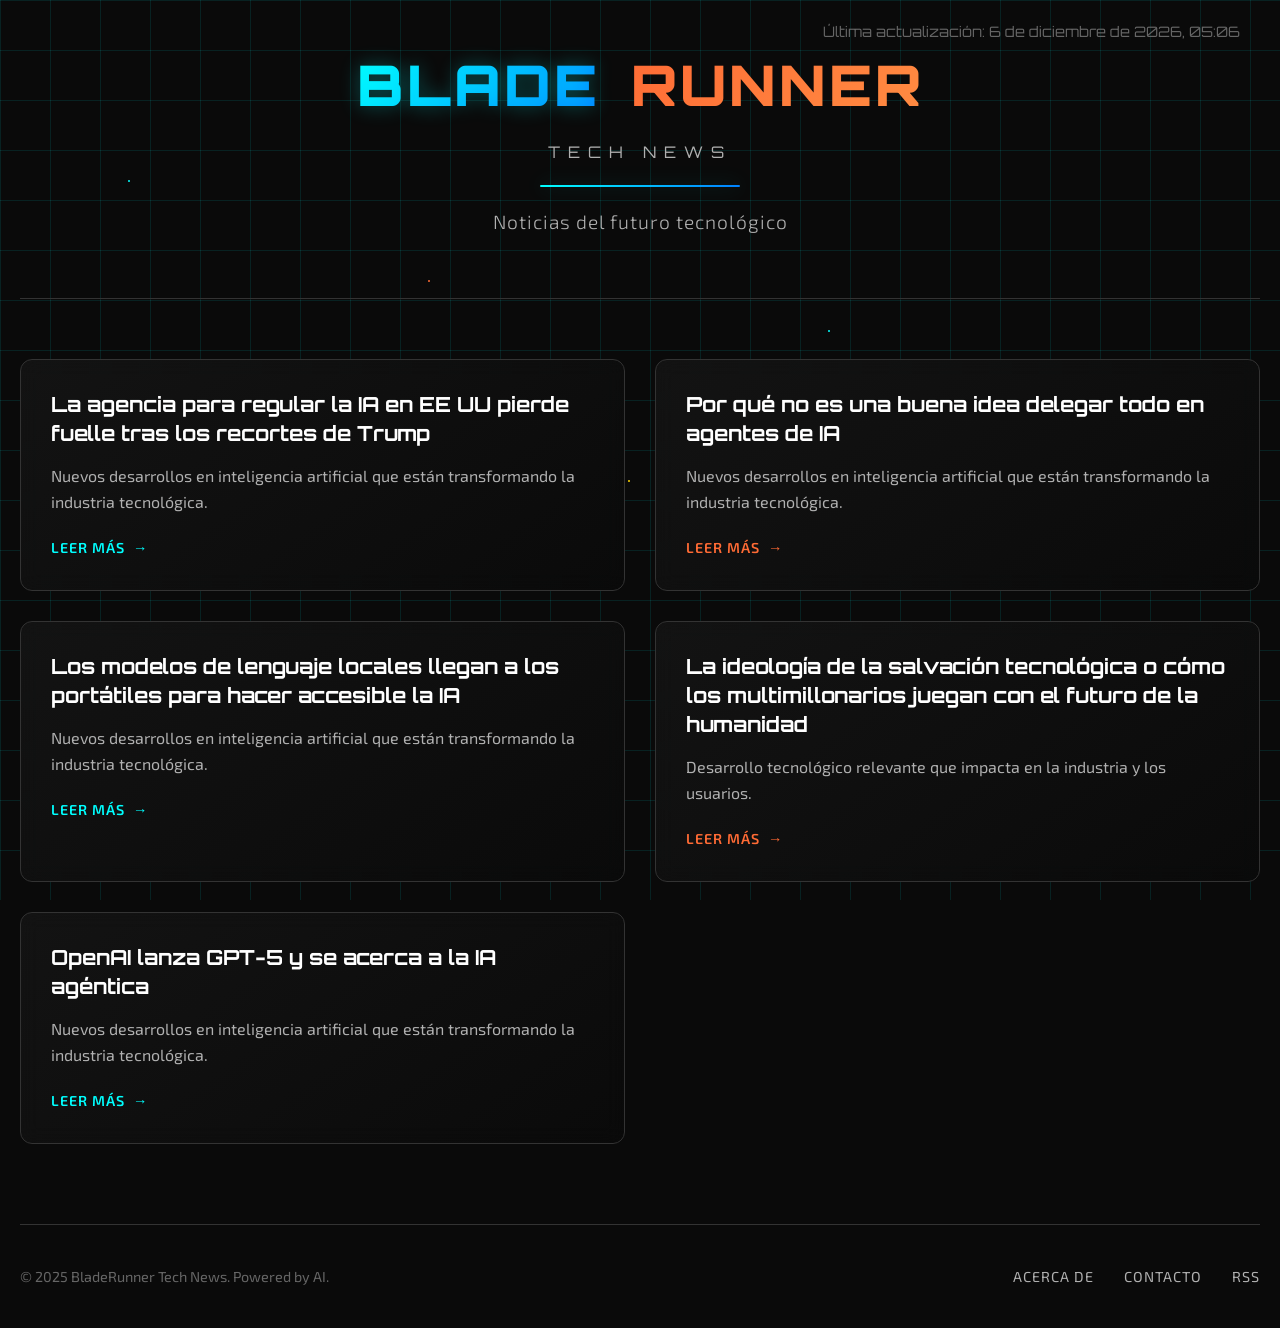
==== commit d3ea37c8: "BladeRunner Tech News - Implementación inicial con sistema de actualización automática" ====
--- a/index.html
+++ b/index.html
@@ -1,459 +1,51 @@
 <!DOCTYPE html>
-<!--
-Template Name: Spourmo
-Author: <a href="https://www.os-templates.com/">OS Templates</a>
-Author URI: https://www.os-templates.com/
-Copyright: OS-Templates.com
-Licence: Free to use under our free template licence terms
-Licence URI: https://www.os-templates.com/template-terms
--->
-<html lang="">
-<!-- To declare your language - read more here: https://www.w3.org/International/questions/qa-html-language-declarations -->
+<html lang="es">
 <head>
-<title>Spourmo</title>
-<meta charset="utf-8">
-<meta name="viewport" content="width=device-width, initial-scale=1.0, maximum-scale=1.0, user-scalable=no">
-<link href="layout/styles/layout.css" rel="stylesheet" type="text/css" media="all">
+    <meta charset="UTF-8">
+    <meta name="viewport" content="width=device-width, initial-scale=1.0">
+    <title>BladeRunner Tech News</title>
+    <link rel="stylesheet" href="styles.css">
+    <link href="https://fonts.googleapis.com/css2?family=Orbitron:wght@400;700;900&family=Exo+2:wght@300;400;600&display=swap" rel="stylesheet">
 </head>
-<body id="top">
-<!-- ################################################################################################ -->
-<!-- ################################################################################################ -->
-<!-- ################################################################################################ -->
-<div class="wrapper row0">
-  <div id="topbar" class="hoc clear"> 
-    <!-- ################################################################################################ -->
-    <div class="fl_left">
-      <ul class="nospace">
-        <li><i class="fas fa-mobile-alt rgtspace-5"></i> +00 (123) 456 7890</li>
-        <li><i class="far fa-envelope rgtspace-5"></i> info@domain.com</li>
-      </ul>
+<body>
+    <div class="container">
+        <header class="header">
+            <div class="header-content">
+                <h1 class="logo">
+                    <span class="logo-blade">BLADE</span>
+                    <span class="logo-runner">RUNNER</span>
+                    <span class="logo-subtitle">TECH NEWS</span>
+                </h1>
+                <div class="header-line"></div>
+                <p class="tagline">Noticias del futuro tecnológico</p>
+            </div>
+            <div class="last-update">
+                <span id="last-update-text">Última actualización: <span id="update-time"></span></span>
+            </div>
+        </header>
+
+        <main class="main-content">
+            <div class="news-grid" id="news-container">
+                <!-- Las noticias se cargarán aquí dinámicamente -->
+            </div>
+        </main>
+
+        <footer class="footer">
+            <div class="footer-content">
+                <p>&copy; 2025 BladeRunner Tech News. Powered by AI.</p>
+                <div class="footer-links">
+                    <a href="#" class="footer-link">Acerca de</a>
+                    <a href="#" class="footer-link">Contacto</a>
+                    <a href="#" class="footer-link">RSS</a>
+                </div>
+            </div>
+        </footer>
     </div>
-    <div class="fl_right">
-      <ul class="nospace">
-        <li><a href="#"><i class="fas fa-home"></i></a></li>
-        <li><a href="#" title="Help Centre"><i class="far fa-life-ring"></i></a></li>
-        <li><a href="#" title="Login"><i class="fas fa-sign-in-alt"></i></a></li>
-        <li><a href="#" title="Sign Up"><i class="fas fa-edit"></i></a></li>
-        <li id="searchform">
-          <div>
-            <form action="#" method="post">
-              <fieldset>
-                <legend>Quick Search:</legend>
-                <input type="text" placeholder="Enter search term&hellip;">
-                <button type="submit"><i class="fas fa-search"></i></button>
-              </fieldset>
-            </form>
-          </div>
-        </li>
-      </ul>
-    </div>
-    <!-- ################################################################################################ -->
-  </div>
-</div>
-<!-- ################################################################################################ -->
-<!-- ################################################################################################ -->
-<!-- ################################################################################################ -->
-<div class="wrapper row1">
-  <section id="ctdetails" class="hoc clear"> 
-    <!-- ################################################################################################ -->
-    <ul class="nospace clear">
-      <li class="one_quarter first">
-        <div class="block clear"><a href="#"><i class="fas fa-phone"></i></a> <span><strong>Give us a call:</strong> +00 (123) 456 7890</span></div>
-      </li>
-      <li class="one_quarter">
-        <div class="block clear"><a href="#"><i class="fas fa-envelope"></i></a> <span><strong>Send us a mail:</strong> support@domain.com</span></div>
-      </li>
-      <li class="one_quarter">
-        <div class="block clear"><a href="#"><i class="fas fa-clock"></i></a> <span><strong> Mon. - Sat.:</strong> 08.00am - 18.00pm</span></div>
-      </li>
-      <li class="one_quarter">
-        <div class="block clear"><a href="#"><i class="fas fa-map-marker-alt"></i></a> <span><strong>Come visit us:</strong> Directions to <a href="#">our location</a></span></div>
-      </li>
-    </ul>
-    <!-- ################################################################################################ -->
-  </section>
-</div>
-<!-- ################################################################################################ -->
-<!-- ################################################################################################ -->
-<!-- ################################################################################################ -->
-<!-- Top Background Image Wrapper -->
-<div class="bgded overlay padtop" style="background-image:url('images/demo/backgrounds/01.png');"> 
-  <!-- ################################################################################################ -->
-  <!-- ################################################################################################ -->
-  <!-- ################################################################################################ -->
-  <header id="header" class="hoc clear">
-    <div id="logo" class="fl_left"> 
-      <!-- ################################################################################################ -->
-      <h1><a href="index.html">Spourmo</a></h1>
-      <!-- ################################################################################################ -->
-    </div>
-    <nav id="mainav" class="fl_right"> 
-      <!-- ################################################################################################ -->
-      <ul class="clear">
-        <li class="active"><a href="index.html">Home</a></li>
-        <li><a class="drop" href="#">Pages</a>
-          <ul>
-            <li><a href="pages/gallery.html">Gallery</a></li>
-            <li><a href="pages/full-width.html">Full Width</a></li>
-            <li><a href="pages/sidebar-left.html">Sidebar Left</a></li>
-            <li><a href="pages/sidebar-right.html">Sidebar Right</a></li>
-            <li><a href="pages/basic-grid.html">Basic Grid</a></li>
-            <li><a href="pages/font-icons.html">Font Icons</a></li>
-          </ul>
-        </li>
-        <li><a class="drop" href="#">Dropdown</a>
-          <ul>
-            <li><a href="#">Level 2</a></li>
-            <li><a class="drop" href="#">Level 2 + Drop</a>
-              <ul>
-                <li><a href="#">Level 3</a></li>
-                <li><a href="#">Level 3</a></li>
-                <li><a href="#">Level 3</a></li>
-              </ul>
-            </li>
-            <li><a href="#">Level 2</a></li>
-          </ul>
-        </li>
-        <li><a href="#">Link Text</a></li>
-        <li><a href="#">Link Text</a></li>
-        <li><a href="#">Link Text</a></li>
-      </ul>
-      <!-- ################################################################################################ -->
-    </nav>
-  </header>
-  <!-- ################################################################################################ -->
-  <!-- ################################################################################################ -->
-  <!-- ################################################################################################ -->
-  <div id="pageintro" class="hoc clear"> 
-    <!-- ################################################################################################ -->
-    <article>
-      <h3 class="heading">Senectus et netus</h3>
-      <p>Et malesuada fames ac turpis egestas duis rutrum eros ut sapien in hac habitasse platea dictumst aliquam venenatis leo et orci ut pretium odio eu nisi nulla at.</p>
-      <footer>
-        <ul class="nospace inline pushright">
-          <li><a class="btn" href="#">Egestas</a></li>
-          <li><a class="btn inverse" href="#">Tristique</a></li>
-        </ul>
-      </footer>
-    </article>
-    <!-- ################################################################################################ -->
-  </div>
-  <!-- ################################################################################################ -->
-</div>
-<!-- End Top Background Image Wrapper -->
-<!-- ################################################################################################ -->
-<!-- ################################################################################################ -->
-<!-- ################################################################################################ -->
-<div class="wrapper row3">
-  <main class="hoc container clear"> 
-    <!-- main body -->
-    <!-- ################################################################################################ -->
-    <section id="introblocks">
-      <ul class="nospace group grid-3">
-        <li class="one_third">
-          <figure><a class="imgover" href="#"><img src="images/demo/348x220.png" alt=""></a>
-            <figcaption><a href="#">Aliquam faucibus</a></figcaption>
-          </figure>
-        </li>
-        <li class="one_third">
-          <figure><a class="imgover" href="#"><img src="images/demo/348x220.png" alt=""></a>
-            <figcaption><a href="#">Aliquam faucibus</a></figcaption>
-          </figure>
-        </li>
-        <li class="one_third">
-          <figure><a class="imgover" href="#"><img src="images/demo/348x220.png" alt=""></a>
-            <figcaption><a href="#">Aliquam faucibus</a></figcaption>
-          </figure>
-        </li>
-      </ul>
-    </section>
-    <!-- ################################################################################################ -->
-    <!-- / main body -->
-    <div class="clear"></div>
-  </main>
-</div>
-<!-- ################################################################################################ -->
-<!-- ################################################################################################ -->
-<!-- ################################################################################################ -->
-<div class="bgded overlay" style="background-image:url('images/demo/backgrounds/01.png');">
-  <section class="hoc container clear"> 
-    <!-- ################################################################################################ -->
-    <figure class="one_half first">
-      <h6 class="heading">Ante fringilla nisl eu</h6>
-      <p class="btmspace-30">Gravida lorem ligula quis ligula pellentesque congue semper felis maecenas rutrum euismod nibh class aptent taciti.</p>
-      <ul class="nospace clear points">
-        <li><a href="#"><i class="fas fa-equals"></i></a>
-          <h6 class="heading">Sociosqu ad litora torquent</h6>
-          <p>Per conubia nostra per inceptos himenaeos mauris lectus enim luctus vitae viverra a pharetra mollis diam aliquam.</p>
-        </li>
-        <li><a href="#"><i class="fas fa-exclamation-circle"></i></a>
-          <h6 class="heading">Sociosqu ad litora torquent</h6>
-          <p>Per conubia nostra per inceptos himenaeos mauris lectus enim luctus vitae viverra a pharetra mollis diam aliquam.</p>
-        </li>
-      </ul>
-    </figure>
-    <div class="one_half last"><a class="imgover" href="#"><img src="images/demo/480x300.png" alt=""></a></div>
-    <!-- ################################################################################################ -->
-  </section>
-</div>
-<!-- ################################################################################################ -->
-<!-- ################################################################################################ -->
-<!-- ################################################################################################ -->
-<div class="wrapper row3">
-  <section id="services" class="hoc container clear"> 
-    <!-- ################################################################################################ -->
-    <div class="sectiontitle">
-      <p class="nospace font-xs">Mollis eu commodo eu dui quisque</p>
-      <h6 class="heading">Ut ipsum vivamus tincidunt</h6>
-    </div>
-    <ul class="nospace group grid-3">
-      <li class="one_third">
-        <article><a href="#"><i class="fas fa-chess-king"></i></a>
-          <h6 class="heading">Tincidunt enim etiam</h6>
-          <p>Tellus lacus tempor in pharetra id imperdiet sit amet enim suspendisse potenti fusce ornare imperdiet sit amet enim suspendisse.</p>
-          <footer><a href="#">Read More</a></footer>
-        </article>
-      </li>
-      <li class="one_third">
-        <article><a href="#"><i class="fas fa-archive"></i></a>
-          <h6 class="heading">Tincidunt enim etiam</h6>
-          <p>Tellus lacus tempor in pharetra id imperdiet sit amet enim suspendisse potenti fusce ornare imperdiet sit amet enim suspendisse.</p>
-          <footer><a href="#">Read More</a></footer>
-        </article>
-      </li>
-      <li class="one_third">
-        <article><a href="#"><i class="fas fa-backspace"></i></a>
-          <h6 class="heading">Tincidunt enim etiam</h6>
-          <p>Tellus lacus tempor in pharetra id imperdiet sit amet enim suspendisse potenti fusce ornare imperdiet sit amet enim suspendisse.</p>
-          <footer><a href="#">Read More</a></footer>
-        </article>
-      </li>
-      <li class="one_third">
-        <article><a href="#"><i class="fas fa-bezier-curve"></i></a>
-          <h6 class="heading">Tincidunt enim etiam</h6>
-          <p>Tellus lacus tempor in pharetra id imperdiet sit amet enim suspendisse potenti fusce ornare imperdiet sit amet enim suspendisse.</p>
-          <footer><a href="#">Read More</a></footer>
-        </article>
-      </li>
-      <li class="one_third">
-        <article><a href="#"><i class="fas fa-box-open"></i></a>
-          <h6 class="heading">Tincidunt enim etiam</h6>
-          <p>Tellus lacus tempor in pharetra id imperdiet sit amet enim suspendisse potenti fusce ornare imperdiet sit amet enim suspendisse.</p>
-          <footer><a href="#">Read More</a></footer>
-        </article>
-      </li>
-      <li class="one_third">
-        <article><a href="#"><i class="fas fa-luggage-cart"></i></a>
-          <h6 class="heading">Tincidunt enim etiam</h6>
-          <p>Tellus lacus tempor in pharetra id imperdiet sit amet enim suspendisse potenti fusce ornare imperdiet sit amet enim suspendisse.</p>
-          <footer><a href="#">Read More</a></footer>
-        </article>
-      </li>
-    </ul>
-    <!-- ################################################################################################ -->
-  </section>
-</div>
-<!-- ################################################################################################ -->
-<!-- ################################################################################################ -->
-<!-- ################################################################################################ -->
-<div class="wrapper row2">
-  <section class="hoc container clear"> 
-    <!-- ################################################################################################ -->
-    <div class="sectiontitle">
-      <p class="nospace font-xs">Mollis eu commodo eu dui quisque</p>
-      <h6 class="heading">Ut ipsum vivamus tincidunt</h6>
-    </div>
-    <figure>
-      <figcaption class="center btmspace-50"><a href="#">Pharetra</a> / <a href="#">Imperdiet</a> / <a href="#">Suspendisse</a> / <a href="#">Potenti</a></figcaption>
-      <ul class="nospace group grid-3">
-        <li class="one_third"><a class="imgover" href="#"><img src="images/demo/348x261.png" alt=""></a></li>
-        <li class="one_third"><a class="imgover" href="#"><img src="images/demo/348x261.png" alt=""></a></li>
-        <li class="one_third"><a class="imgover" href="#"><img src="images/demo/348x261.png" alt=""></a></li>
-        <li class="one_third"><a class="imgover" href="#"><img src="images/demo/348x261.png" alt=""></a></li>
-        <li class="one_third"><a class="imgover" href="#"><img src="images/demo/348x261.png" alt=""></a></li>
-        <li class="one_third"><a class="imgover" href="#"><img src="images/demo/348x261.png" alt=""></a></li>
-      </ul>
-    </figure>
-    <!-- ################################################################################################ -->
-  </section>
-</div>
-<!-- ################################################################################################ -->
-<!-- ################################################################################################ -->
-<!-- ################################################################################################ -->
-<div class="bgded overlay" style="background-image:url('images/demo/backgrounds/01.png');">
-  <section id="testimonials" class="hoc container clear"> 
-    <!-- ################################################################################################ -->
-    <article>
-      <figure><img src="images/demo/100x100.png" alt=""></figure>
-      <h6 class="heading font-x2">J. Doe</h6>
-      <em>Conubia nostra per inceptos</em>
-      <blockquote>Himenaeos curabitur feugiat etiam in enim sed felis interdum lobortis phasellus nec eros ut arcu sollicitudin pellentesque curabitur porta justo vitae molestie semper ligula enim sed felis interdum lobortis phasellus nec eros ut arcu sollicitudin pellentesque curabitur porta justo vitae molestie semper ligula.</blockquote>
-    </article>
-    <!-- ################################################################################################ -->
-  </section>
-</div>
-<!-- ################################################################################################ -->
-<!-- ################################################################################################ -->
-<!-- ################################################################################################ -->
-<div class="wrapper row2">
-  <section class="hoc container clear"> 
-    <!-- ################################################################################################ -->
-    <div class="sectiontitle">
-      <p class="nospace font-xs">Mollis eu commodo eu dui quisque</p>
-      <h6 class="heading">Ut ipsum vivamus tincidunt</h6>
-    </div>
-    <ul id="latest" class="nospace group sd-third">
-      <li class="one_third first">
-        <article>
-          <figure><a class="imgover" href="#"><img src="images/demo/348x261.png" alt=""></a>
-            <figcaption>
-              <h6 class="heading">Nisl nullam odio justo pharetra</h6>
-              <ul class="nospace meta clear">
-                <li><i class="fas fa-user"></i> <a href="#">Admin</a></li>
-                <li>
-                  <time datetime="2045-04-06T08:15+00:00">06 Apr 2045</time>
-                </li>
-              </ul>
-            </figcaption>
-          </figure>
-          <p>Et sagittis ac dignissim nec metus proin nunc maecenas vel nulla vivamus mattis massa vitae metus proin nunc maecenas vel nulla vivamus mattis massa vitae.</p>
-          <footer><a href="#">Read More</a></footer>
-        </article>
-      </li>
-      <li class="one_third">
-        <article>
-          <figure><a class="imgover" href="#"><img src="images/demo/348x261.png" alt=""></a>
-            <figcaption>
-              <h6 class="heading">Nisl nullam odio justo pharetra</h6>
-              <ul class="nospace meta clear">
-                <li><i class="fas fa-user"></i> <a href="#">Admin</a></li>
-                <li>
-                  <time datetime="2045-04-05T08:15+00:00">05 Apr 2045</time>
-                </li>
-              </ul>
-            </figcaption>
-          </figure>
-          <p>Et sagittis ac dignissim nec metus proin nunc maecenas vel nulla vivamus mattis massa vitae metus proin nunc maecenas vel nulla vivamus mattis massa vitae.</p>
-          <footer><a href="#">Read More</a></footer>
-        </article>
-      </li>
-      <li class="one_third">
-        <article>
-          <figure><a class="imgover" href="#"><img src="images/demo/348x261.png" alt=""></a>
-            <figcaption>
-              <h6 class="heading">Nisl nullam odio justo pharetra</h6>
-              <ul class="nospace meta clear">
-                <li><i class="fas fa-user"></i> <a href="#">Admin</a></li>
-                <li>
-                  <time datetime="2045-04-04T08:15+00:00">04 Apr 2045</time>
-                </li>
-              </ul>
-            </figcaption>
-          </figure>
-          <p>Et sagittis ac dignissim nec metus proin nunc maecenas vel nulla vivamus mattis massa vitae metus proin nunc maecenas vel nulla vivamus mattis massa vitae.</p>
-          <footer><a href="#">Read More</a></footer>
-        </article>
-      </li>
-    </ul>
-    <!-- ################################################################################################ -->
-  </section>
-</div>
-<!-- ################################################################################################ -->
-<!-- ################################################################################################ -->
-<!-- ################################################################################################ -->
-<!-- Bottom Background Image Wrapper -->
-<div class="bgded overlay" style="background-image:url('images/demo/backgrounds/01.png');"> 
-  <!-- ################################################################################################ -->
-  <div class="wrapper row4">
-    <footer id="footer" class="hoc clear"> 
-      <!-- ################################################################################################ -->
-      <div class="group btmspace-50">
-        <div class="one_quarter first">
-          <h6 class="heading">Lorem proin volutpat</h6>
-          <p>Ligula quis sapien nam molestie massa quis pede maecenas quis lacus nunc sed lectus quis lectus tristique tincidunt sed varius nisl tincidunt lectus pellentesque sagittis mauris ut leo ullamcorper tortor morbi accumsan [<a href="#">&hellip;</a>]</p>
-          <ul class="faico clear">
-            <li><a class="faicon-facebook" href="#"><i class="fab fa-facebook"></i></a></li>
-            <li><a class="faicon-google-plus" href="#"><i class="fab fa-google-plus-g"></i></a></li>
-            <li><a class="faicon-linkedin" href="#"><i class="fab fa-linkedin"></i></a></li>
-            <li><a class="faicon-twitter" href="#"><i class="fab fa-twitter"></i></a></li>
-            <li><a class="faicon-vk" href="#"><i class="fab fa-vk"></i></a></li>
-          </ul>
-        </div>
-        <div class="one_quarter">
-          <h6 class="heading">Nascetur ridiculus mus</h6>
-          <ul class="nospace linklist">
-            <li><a href="#">Aliquam eget leo praesent</a></li>
-            <li><a href="#">Vel urna nunc ultricies</a></li>
-            <li><a href="#">Faucibus nunc cum sociis</a></li>
-            <li><a href="#">Natoque penatibus et magnis</a></li>
-            <li><a href="#">Dis parturient montes</a></li>
-          </ul>
-        </div>
-        <div class="one_quarter">
-          <h6 class="heading">Vestibulum sed quam</h6>
-          <p class="nospace btmspace-15">Ante dapibus luctus sed quis diam vitae ipsum ultrices vehicula.</p>
-          <form action="#" method="post">
-            <fieldset>
-              <legend>Newsletter:</legend>
-              <input class="btmspace-15" type="text" value="" placeholder="Name">
-              <input class="btmspace-15" type="text" value="" placeholder="Email">
-              <button class="btn" type="submit" value="submit">Submit</button>
-            </fieldset>
-          </form>
-        </div>
-        <div class="one_quarter">
-          <h6 class="heading">Aenean diam euismod</h6>
-          <ul class="nospace clear latestimg">
-            <li><a class="imgover" href="#"><img src="images/demo/100x100.png" alt=""></a></li>
-            <li><a class="imgover" href="#"><img src="images/demo/100x100.png" alt=""></a></li>
-            <li><a class="imgover" href="#"><img src="images/demo/100x100.png" alt=""></a></li>
-            <li><a class="imgover" href="#"><img src="images/demo/100x100.png" alt=""></a></li>
-            <li><a class="imgover" href="#"><img src="images/demo/100x100.png" alt=""></a></li>
-            <li><a class="imgover" href="#"><img src="images/demo/100x100.png" alt=""></a></li>
-            <li><a class="imgover" href="#"><img src="images/demo/100x100.png" alt=""></a></li>
-            <li><a class="imgover" href="#"><img src="images/demo/100x100.png" alt=""></a></li>
-            <li><a class="imgover" href="#"><img src="images/demo/100x100.png" alt=""></a></li>
-          </ul>
-        </div>
-      </div>
-      <!-- ################################################################################################ -->
-      <hr class="btmspace-50">
-      <!-- ################################################################################################ -->
-      <nav>
-        <ul class="nospace">
-          <li><a href="index.html"><i class="fas fa-lg fa-home"></i></a></li>
-          <li><a href="#">About</a></li>
-          <li><a href="#">Contact</a></li>
-          <li><a href="#">Terms</a></li>
-          <li><a href="#">Privacy</a></li>
-          <li><a href="#">Cookies</a></li>
-          <li><a href="#">Disclaimer</a></li>
-        </ul>
-      </nav>
-      <!-- ################################################################################################ -->
-    </footer>
-  </div>
-  <!-- ################################################################################################ -->
-  <!-- ################################################################################################ -->
-  <!-- ################################################################################################ -->
-  <div class="wrapper row5">
-    <div id="copyright" class="hoc clear"> 
-      <!-- ################################################################################################ -->
-      <p class="fl_left">Copyright &copy; 2018 - All Rights Reserved - <a href="#">Domain Name</a></p>
-      <p class="fl_right">Template by <a target="_blank" href="https://www.os-templates.com/" title="Free Website Templates">OS Templates</a></p>
-      <!-- ################################################################################################ -->
-    </div>
-  </div>
-  <!-- ################################################################################################ -->
-</div>
-<!-- End Bottom Background Image Wrapper -->
-<!-- ################################################################################################ -->
-<!-- ################################################################################################ -->
-<!-- ################################################################################################ -->
-<a id="backtotop" href="#top"><i class="fas fa-chevron-up"></i></a>
-<!-- JAVASCRIPTS -->
-<script src="layout/scripts/jquery.min.js"></script>
-<script src="layout/scripts/jquery.backtotop.js"></script>
-<script src="layout/scripts/jquery.mobilemenu.js"></script>
+
+    <div class="background-grid"></div>
+    <div class="background-particles"></div>
+
+    <script src="script.js"></script>
 </body>
-</html>+</html>
+
--- a/styles.css
+++ b/styles.css
@@ -0,0 +1,406 @@
+/* Reset y variables CSS */
+:root {
+    --primary-color: #00ffff;
+    --secondary-color: #ff6b35;
+    --accent-color: #ffd700;
+    --bg-dark: #0a0a0a;
+    --bg-darker: #050505;
+    --text-primary: #ffffff;
+    --text-secondary: #b0b0b0;
+    --text-muted: #666666;
+    --border-color: #333333;
+    --gradient-primary: linear-gradient(135deg, #00ffff 0%, #0080ff 100%);
+    --gradient-secondary: linear-gradient(135deg, #ff6b35 0%, #ff8c42 100%);
+    --shadow-glow: 0 0 20px rgba(0, 255, 255, 0.3);
+    --shadow-card: 0 8px 32px rgba(0, 0, 0, 0.5);
+}
+
+* {
+    margin: 0;
+    padding: 0;
+    box-sizing: border-box;
+}
+
+body {
+    font-family: 'Exo 2', sans-serif;
+    background: var(--bg-dark);
+    color: var(--text-primary);
+    line-height: 1.6;
+    overflow-x: hidden;
+    position: relative;
+}
+
+/* Fondo animado */
+.background-grid {
+    position: fixed;
+    top: 0;
+    left: 0;
+    width: 100%;
+    height: 100%;
+    background-image: 
+        linear-gradient(rgba(0, 255, 255, 0.1) 1px, transparent 1px),
+        linear-gradient(90deg, rgba(0, 255, 255, 0.1) 1px, transparent 1px);
+    background-size: 50px 50px;
+    z-index: -2;
+    animation: gridMove 20s linear infinite;
+}
+
+@keyframes gridMove {
+    0% { transform: translate(0, 0); }
+    100% { transform: translate(50px, 50px); }
+}
+
+.background-particles {
+    position: fixed;
+    top: 0;
+    left: 0;
+    width: 100%;
+    height: 100%;
+    z-index: -1;
+    pointer-events: none;
+}
+
+.background-particles::before {
+    content: '';
+    position: absolute;
+    top: 20%;
+    left: 10%;
+    width: 2px;
+    height: 2px;
+    background: var(--primary-color);
+    border-radius: 50%;
+    box-shadow: 
+        100px 200px 0 var(--primary-color),
+        300px 100px 0 var(--secondary-color),
+        500px 300px 0 var(--accent-color),
+        700px 150px 0 var(--primary-color),
+        900px 250px 0 var(--secondary-color);
+    animation: particleFloat 15s ease-in-out infinite;
+}
+
+@keyframes particleFloat {
+    0%, 100% { transform: translateY(0px); }
+    50% { transform: translateY(-20px); }
+}
+
+/* Container principal */
+.container {
+    max-width: 1400px;
+    margin: 0 auto;
+    padding: 0 20px;
+    position: relative;
+    z-index: 1;
+}
+
+/* Header */
+.header {
+    padding: 40px 0;
+    text-align: center;
+    border-bottom: 1px solid var(--border-color);
+    margin-bottom: 60px;
+    position: relative;
+}
+
+.header-content {
+    margin-bottom: 20px;
+}
+
+.logo {
+    font-family: 'Orbitron', monospace;
+    font-size: 3.5rem;
+    font-weight: 900;
+    margin-bottom: 10px;
+    text-transform: uppercase;
+    letter-spacing: 3px;
+    position: relative;
+}
+
+.logo-blade {
+    background: var(--gradient-primary);
+    -webkit-background-clip: text;
+    -webkit-text-fill-color: transparent;
+    background-clip: text;
+    text-shadow: var(--shadow-glow);
+}
+
+.logo-runner {
+    background: var(--gradient-secondary);
+    -webkit-background-clip: text;
+    -webkit-text-fill-color: transparent;
+    background-clip: text;
+    margin-left: 10px;
+}
+
+.logo-subtitle {
+    display: block;
+    font-size: 1rem;
+    font-weight: 400;
+    color: var(--text-secondary);
+    margin-top: 10px;
+    letter-spacing: 8px;
+}
+
+.header-line {
+    width: 200px;
+    height: 2px;
+    background: var(--gradient-primary);
+    margin: 20px auto;
+    border-radius: 1px;
+    box-shadow: var(--shadow-glow);
+}
+
+.tagline {
+    font-size: 1.2rem;
+    color: var(--text-secondary);
+    font-weight: 300;
+    letter-spacing: 1px;
+}
+
+.last-update {
+    position: absolute;
+    top: 20px;
+    right: 20px;
+    font-size: 0.9rem;
+    color: var(--text-muted);
+    font-family: 'Orbitron', monospace;
+}
+
+/* Grid de noticias */
+.news-grid {
+    display: grid;
+    grid-template-columns: repeat(auto-fit, minmax(400px, 1fr));
+    gap: 30px;
+    margin-bottom: 80px;
+}
+
+/* Tarjetas de noticias */
+.news-card {
+    background: linear-gradient(145deg, rgba(20, 20, 20, 0.9), rgba(10, 10, 10, 0.9));
+    border: 1px solid var(--border-color);
+    border-radius: 12px;
+    padding: 30px;
+    position: relative;
+    transition: all 0.3s ease;
+    backdrop-filter: blur(10px);
+    overflow: hidden;
+}
+
+.news-card::before {
+    content: '';
+    position: absolute;
+    top: 0;
+    left: 0;
+    right: 0;
+    height: 3px;
+    background: var(--gradient-primary);
+    transform: scaleX(0);
+    transition: transform 0.3s ease;
+}
+
+.news-card:hover::before {
+    transform: scaleX(1);
+}
+
+.news-card:hover {
+    transform: translateY(-5px);
+    box-shadow: var(--shadow-card);
+    border-color: var(--primary-color);
+}
+
+.news-card:nth-child(even):hover {
+    border-color: var(--secondary-color);
+}
+
+.news-card:nth-child(even)::before {
+    background: var(--gradient-secondary);
+}
+
+.news-title {
+    font-family: 'Orbitron', monospace;
+    font-size: 1.3rem;
+    font-weight: 700;
+    color: var(--text-primary);
+    margin-bottom: 15px;
+    line-height: 1.4;
+    text-decoration: none;
+    display: block;
+    transition: color 0.3s ease;
+}
+
+.news-title:hover {
+    color: var(--primary-color);
+}
+
+.news-card:nth-child(even) .news-title:hover {
+    color: var(--secondary-color);
+}
+
+.news-summary {
+    color: var(--text-secondary);
+    font-size: 1rem;
+    line-height: 1.6;
+    margin-bottom: 20px;
+}
+
+.news-link {
+    display: inline-flex;
+    align-items: center;
+    color: var(--primary-color);
+    text-decoration: none;
+    font-weight: 600;
+    font-size: 0.9rem;
+    text-transform: uppercase;
+    letter-spacing: 1px;
+    transition: all 0.3s ease;
+    position: relative;
+}
+
+.news-card:nth-child(even) .news-link {
+    color: var(--secondary-color);
+}
+
+.news-link::after {
+    content: '→';
+    margin-left: 8px;
+    transition: transform 0.3s ease;
+}
+
+.news-link:hover::after {
+    transform: translateX(5px);
+}
+
+.news-link:hover {
+    text-shadow: 0 0 10px currentColor;
+}
+
+/* Footer */
+.footer {
+    border-top: 1px solid var(--border-color);
+    padding: 40px 0;
+    text-align: center;
+}
+
+.footer-content {
+    display: flex;
+    justify-content: space-between;
+    align-items: center;
+    flex-wrap: wrap;
+    gap: 20px;
+}
+
+.footer-content p {
+    color: var(--text-muted);
+    font-size: 0.9rem;
+}
+
+.footer-links {
+    display: flex;
+    gap: 30px;
+}
+
+.footer-link {
+    color: var(--text-secondary);
+    text-decoration: none;
+    font-size: 0.9rem;
+    transition: color 0.3s ease;
+    text-transform: uppercase;
+    letter-spacing: 1px;
+}
+
+.footer-link:hover {
+    color: var(--primary-color);
+}
+
+/* Responsive */
+@media (max-width: 768px) {
+    .container {
+        padding: 0 15px;
+    }
+    
+    .logo {
+        font-size: 2.5rem;
+    }
+    
+    .logo-subtitle {
+        font-size: 0.8rem;
+        letter-spacing: 4px;
+    }
+    
+    .news-grid {
+        grid-template-columns: 1fr;
+        gap: 20px;
+    }
+    
+    .news-card {
+        padding: 20px;
+    }
+    
+    .news-title {
+        font-size: 1.1rem;
+    }
+    
+    .footer-content {
+        flex-direction: column;
+        text-align: center;
+    }
+    
+    .last-update {
+        position: static;
+        margin-top: 20px;
+    }
+}
+
+@media (max-width: 480px) {
+    .logo {
+        font-size: 2rem;
+    }
+    
+    .tagline {
+        font-size: 1rem;
+    }
+    
+    .news-grid {
+        grid-template-columns: 1fr;
+    }
+    
+    .footer-links {
+        flex-direction: column;
+        gap: 15px;
+    }
+}
+
+/* Animaciones de carga */
+.news-card {
+    opacity: 0;
+    transform: translateY(20px);
+    animation: fadeInUp 0.6s ease forwards;
+}
+
+.news-card:nth-child(1) { animation-delay: 0.1s; }
+.news-card:nth-child(2) { animation-delay: 0.2s; }
+.news-card:nth-child(3) { animation-delay: 0.3s; }
+.news-card:nth-child(4) { animation-delay: 0.4s; }
+.news-card:nth-child(5) { animation-delay: 0.5s; }
+.news-card:nth-child(6) { animation-delay: 0.6s; }
+
+@keyframes fadeInUp {
+    to {
+        opacity: 1;
+        transform: translateY(0);
+    }
+}
+
+/* Efectos de scroll */
+.header {
+    opacity: 0;
+    transform: translateY(-30px);
+    animation: fadeInDown 0.8s ease forwards;
+}
+
+@keyframes fadeInDown {
+    to {
+        opacity: 1;
+        transform: translateY(0);
+    }
+}
+
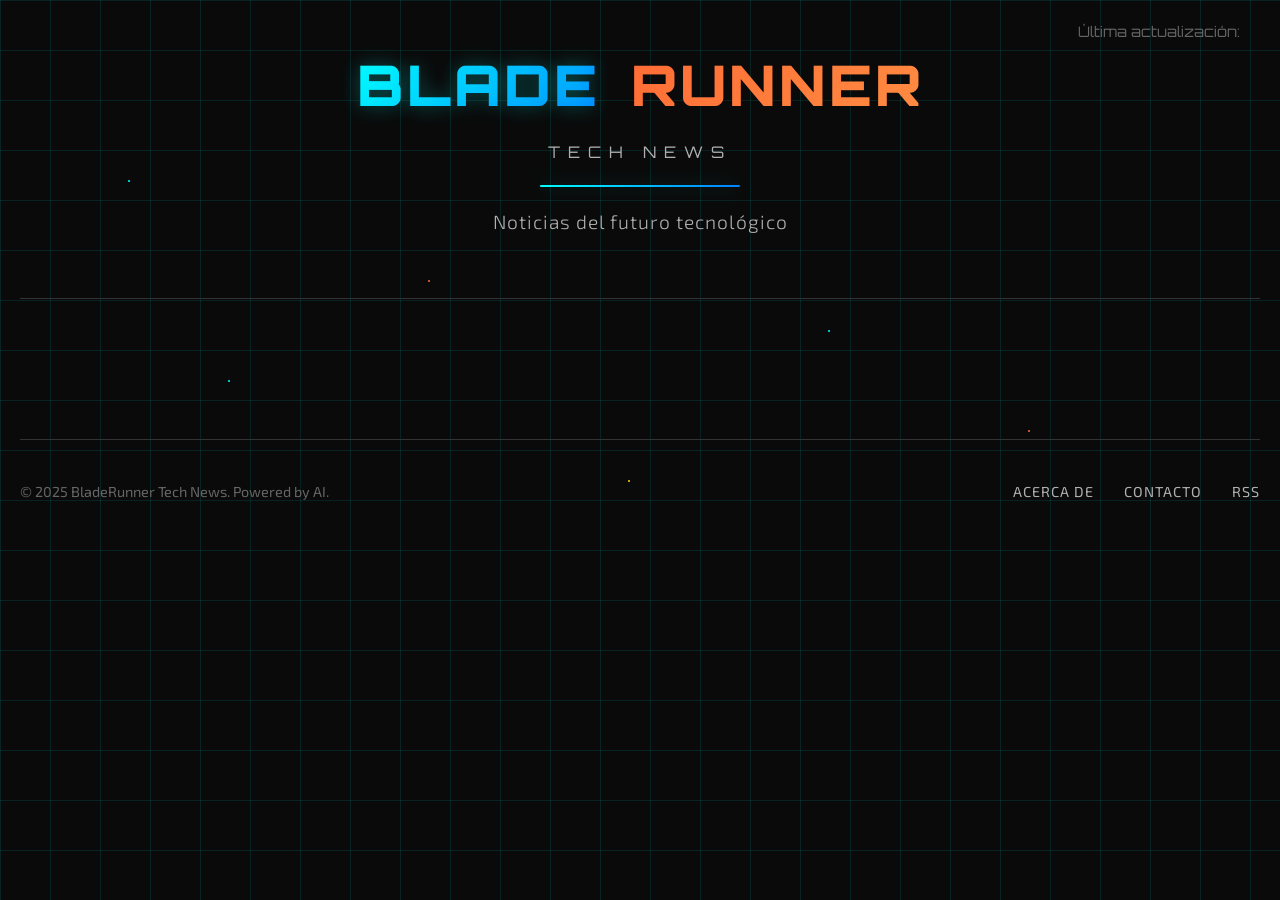
==== commit bad36d83: "Add cache-busting to script tag" ====
--- a/index.html
+++ b/index.html
@@ -1,51 +1,51 @@
-<!DOCTYPE html>
-<html lang="es">
-<head>
-    <meta charset="UTF-8">
-    <meta name="viewport" content="width=device-width, initial-scale=1.0">
-    <title>BladeRunner Tech News</title>
-    <link rel="stylesheet" href="styles.css">
-    <link href="https://fonts.googleapis.com/css2?family=Orbitron:wght@400;700;900&family=Exo+2:wght@300;400;600&display=swap" rel="stylesheet">
-</head>
-<body>
-    <div class="container">
-        <header class="header">
-            <div class="header-content">
-                <h1 class="logo">
-                    <span class="logo-blade">BLADE</span>
-                    <span class="logo-runner">RUNNER</span>
-                    <span class="logo-subtitle">TECH NEWS</span>
-                </h1>
-                <div class="header-line"></div>
-                <p class="tagline">Noticias del futuro tecnológico</p>
-            </div>
-            <div class="last-update">
-                <span id="last-update-text">Última actualización: <span id="update-time"></span></span>
-            </div>
-        </header>
-
-        <main class="main-content">
-            <div class="news-grid" id="news-container">
-                <!-- Las noticias se cargarán aquí dinámicamente -->
-            </div>
-        </main>
-
-        <footer class="footer">
-            <div class="footer-content">
-                <p>&copy; 2025 BladeRunner Tech News. Powered by AI.</p>
-                <div class="footer-links">
-                    <a href="#" class="footer-link">Acerca de</a>
-                    <a href="#" class="footer-link">Contacto</a>
-                    <a href="#" class="footer-link">RSS</a>
-                </div>
-            </div>
-        </footer>
-    </div>
-
-    <div class="background-grid"></div>
-    <div class="background-particles"></div>
-
-    <script src="script.js"></script>
-</body>
-</html>
-
+<!DOCTYPE html>
+<html lang="es">
+<head>
+    <meta charset="UTF-8">
+    <meta name="viewport" content="width=device-width, initial-scale=1.0">
+    <title>BladeRunner Tech News</title>
+    <link rel="stylesheet" href="styles.css">
+    <link href="https://fonts.googleapis.com/css2?family=Orbitron:wght@400;700;900&family=Exo+2:wght@300;400;600&display=swap" rel="stylesheet">
+</head>
+<body>
+    <div class="container">
+        <header class="header">
+            <div class="header-content">
+                <h1 class="logo">
+                    <span class="logo-blade">BLADE</span>
+                    <span class="logo-runner">RUNNER</span>
+                    <span class="logo-subtitle">TECH NEWS</span>
+                </h1>
+                <div class="header-line"></div>
+                <p class="tagline">Noticias del futuro tecnológico</p>
+            </div>
+            <div class="last-update">
+                <span id="last-update-text">Última actualización: <span id="update-time"></span></span>
+            </div>
+        </header>
+
+        <main class="main-content">
+            <div class="news-grid" id="news-container">
+                <!-- Las noticias se cargarán aquí dinámicamente -->
+            </div>
+        </main>
+
+        <footer class="footer">
+            <div class="footer-content">
+                <p>&copy; 2025 BladeRunner Tech News. Powered by AI.</p>
+                <div class="footer-links">
+                    <a href="#" class="footer-link">Acerca de</a>
+                    <a href="#" class="footer-link">Contacto</a>
+                    <a href="#" class="footer-link">RSS</a>
+                </div>
+            </div>
+        </footer>
+    </div>
+
+    <div class="background-grid"></div>
+    <div class="background-particles"></div>
+
+    <script src="script.js?v=20260309"></script>
+</body>
+</html>
+
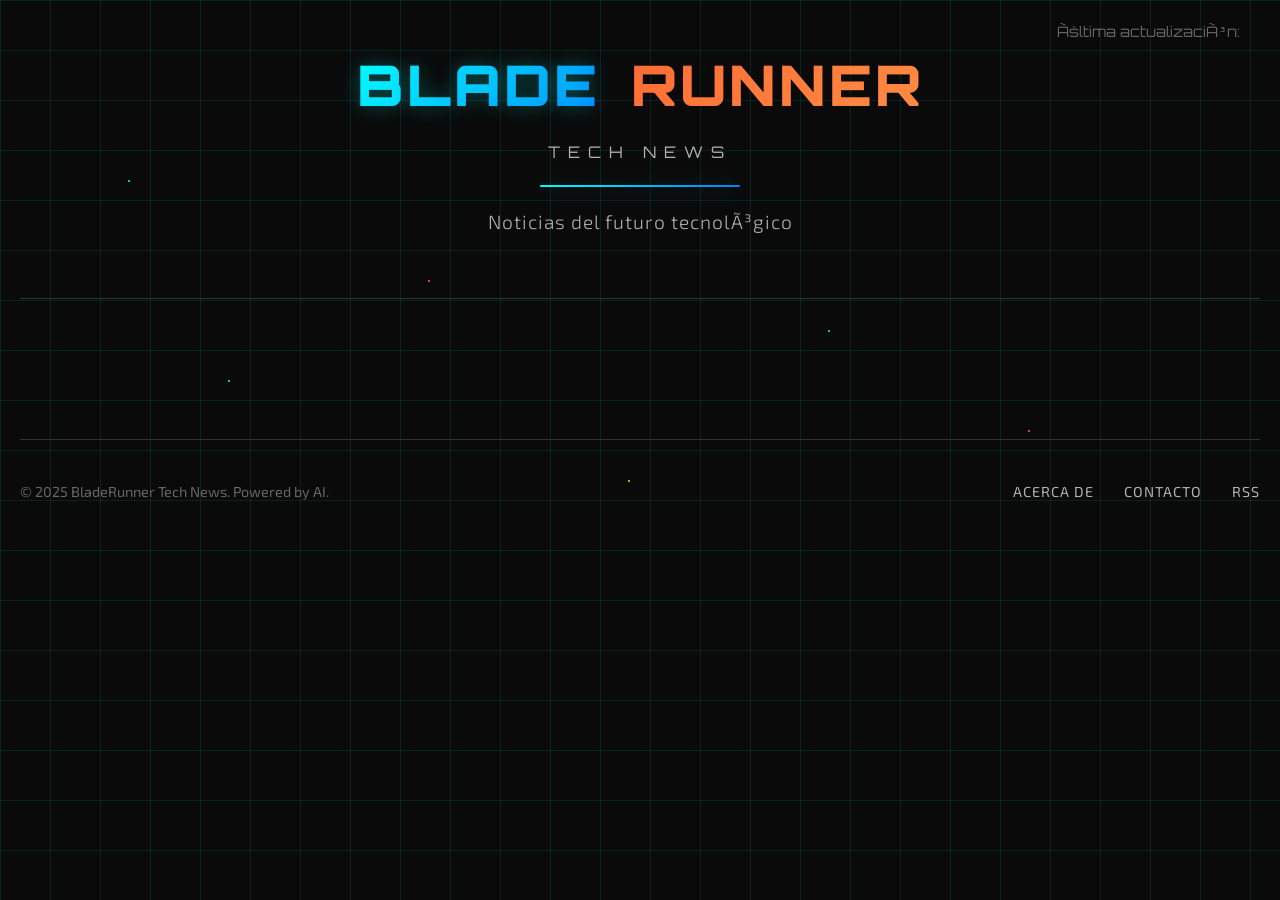
==== commit edfb4ba5: "Update script version to force reload" ====
--- a/index.html
+++ b/index.html
@@ -1,51 +1,50 @@
-<!DOCTYPE html>
-<html lang="es">
-<head>
-    <meta charset="UTF-8">
-    <meta name="viewport" content="width=device-width, initial-scale=1.0">
-    <title>BladeRunner Tech News</title>
-    <link rel="stylesheet" href="styles.css">
-    <link href="https://fonts.googleapis.com/css2?family=Orbitron:wght@400;700;900&family=Exo+2:wght@300;400;600&display=swap" rel="stylesheet">
-</head>
-<body>
-    <div class="container">
-        <header class="header">
-            <div class="header-content">
-                <h1 class="logo">
-                    <span class="logo-blade">BLADE</span>
-                    <span class="logo-runner">RUNNER</span>
-                    <span class="logo-subtitle">TECH NEWS</span>
-                </h1>
-                <div class="header-line"></div>
-                <p class="tagline">Noticias del futuro tecnológico</p>
-            </div>
-            <div class="last-update">
-                <span id="last-update-text">Última actualización: <span id="update-time"></span></span>
-            </div>
-        </header>
-
-        <main class="main-content">
-            <div class="news-grid" id="news-container">
-                <!-- Las noticias se cargarán aquí dinámicamente -->
-            </div>
-        </main>
-
-        <footer class="footer">
-            <div class="footer-content">
-                <p>&copy; 2025 BladeRunner Tech News. Powered by AI.</p>
-                <div class="footer-links">
-                    <a href="#" class="footer-link">Acerca de</a>
-                    <a href="#" class="footer-link">Contacto</a>
-                    <a href="#" class="footer-link">RSS</a>
-                </div>
-            </div>
-        </footer>
-    </div>
-
-    <div class="background-grid"></div>
-    <div class="background-particles"></div>
-
-    <script src="script.js?v=20260309"></script>
-</body>
-</html>
-
+<!DOCTYPE html>
+<html lang="es">
+<head>
+    <meta charset="UTF-8">
+    <meta name="viewport" content="width=device-width, initial-scale=1.0">
+    <title>BladeRunner Tech News</title>
+    <link rel="stylesheet" href="styles.css">
+    <link href="https://fonts.googleapis.com/css2?family=Orbitron:wght@400;700;900&family=Exo+2:wght@300;400;600&display=swap" rel="stylesheet">
+</head>
+<body>
+    <div class="container">
+        <header class="header">
+            <div class="header-content">
+                <h1 class="logo">
+                    <span class="logo-blade">BLADE</span>
+                    <span class="logo-runner">RUNNER</span>
+                    <span class="logo-subtitle">TECH NEWS</span>
+                </h1>
+                <div class="header-line"></div>
+                <p class="tagline">Noticias del futuro tecnolÃ³gico</p>
+            </div>
+            <div class="last-update">
+                <span id="last-update-text">Ãšltima actualizaciÃ³n: <span id="update-time"></span></span>
+            </div>
+        </header>
+
+        <main class="main-content">
+            <div class="news-grid" id="news-container">
+                <!-- Las noticias se cargarÃ¡n aquÃ­ dinÃ¡micamente -->
+            </div>
+        </main>
+
+        <footer class="footer">
+            <div class="footer-content">
+                <p>&copy; 2025 BladeRunner Tech News. Powered by AI.</p>
+                <div class="footer-links">
+                    <a href="#" class="footer-link">Acerca de</a>
+                    <a href="#" class="footer-link">Contacto</a>
+                    <a href="#" class="footer-link">RSS</a>
+                </div>
+            </div>
+        </footer>
+    </div>
+
+    <div class="background-grid"></div>
+    <div class="background-particles"></div>
+
+    <script src="script.js?v=20260311"></script>
+</body>
+</html>
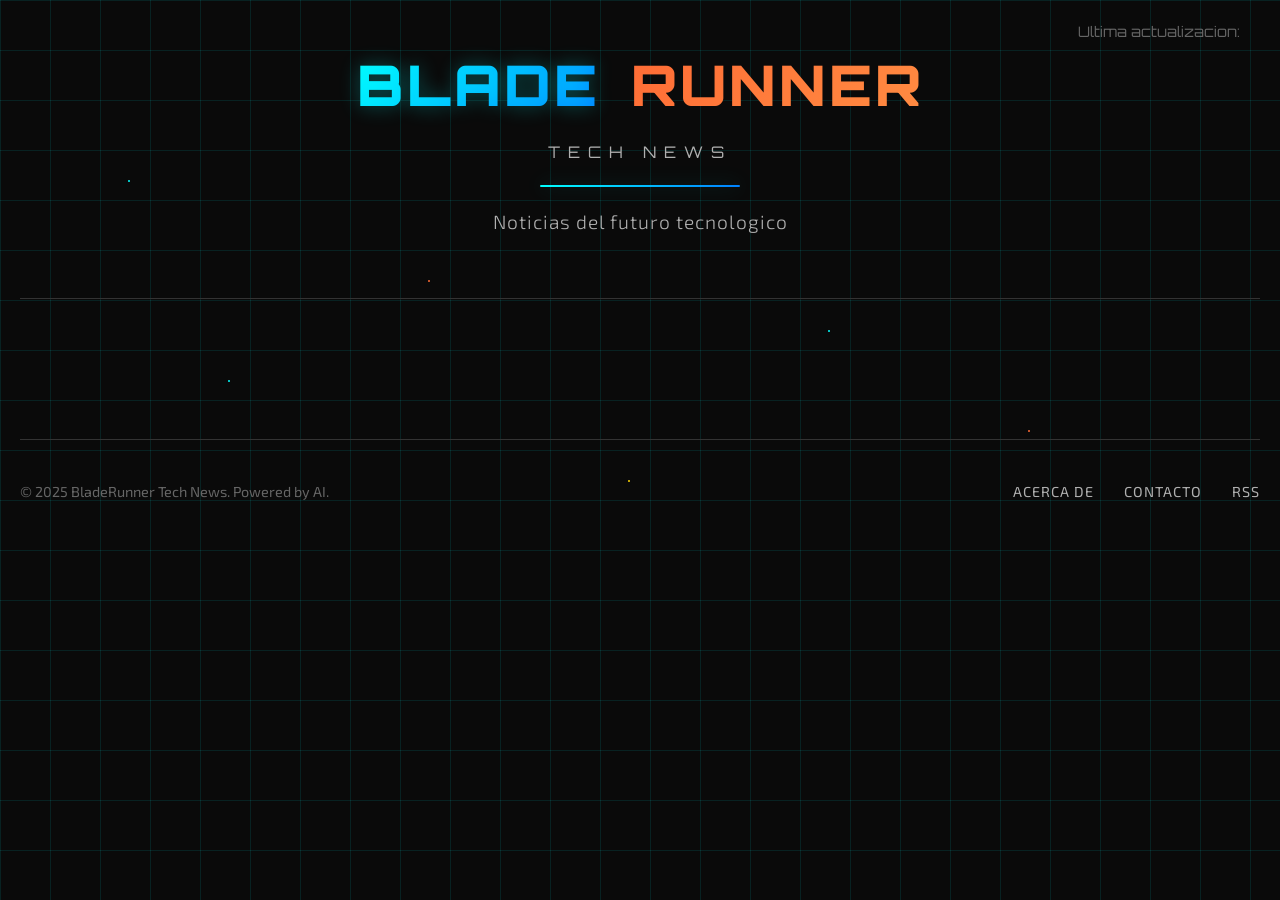
==== commit 766ffd65: "Fix encoding and JS version" ====
--- a/index.html
+++ b/index.html
@@ -17,16 +17,16 @@
                     <span class="logo-subtitle">TECH NEWS</span>
                 </h1>
                 <div class="header-line"></div>
-                <p class="tagline">Noticias del futuro tecnolÃ³gico</p>
+                <p class="tagline">Noticias del futuro tecnologico</p>
             </div>
             <div class="last-update">
-                <span id="last-update-text">Ãšltima actualizaciÃ³n: <span id="update-time"></span></span>
+                <span id="last-update-text">Ultima actualizacion: <span id="update-time"></span></span>
             </div>
         </header>
 
         <main class="main-content">
             <div class="news-grid" id="news-container">
-                <!-- Las noticias se cargarÃ¡n aquÃ­ dinÃ¡micamente -->
+                <!-- Las noticias se cargaran aqui dinamicamente -->
             </div>
         </main>
 
@@ -47,4 +47,4 @@
 
     <script src="script.js?v=20260311"></script>
 </body>
-</html>+</html>
